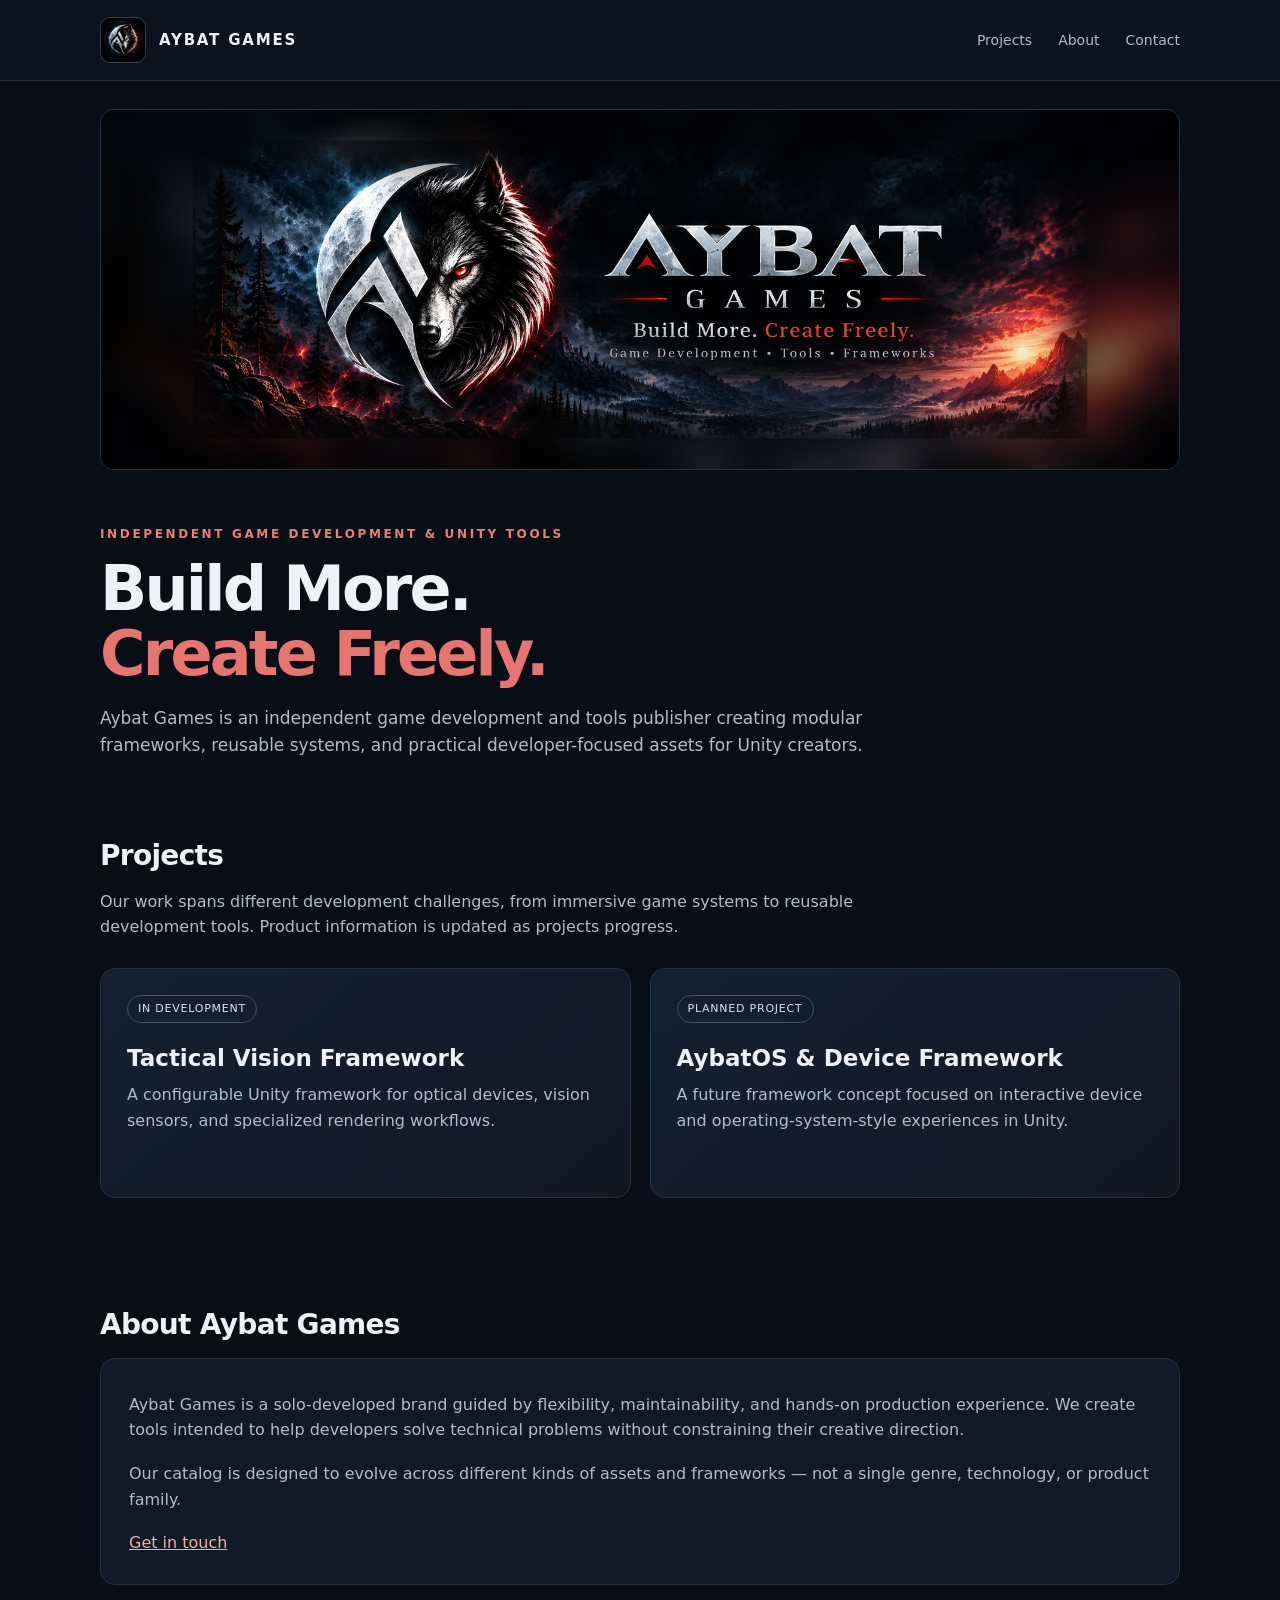
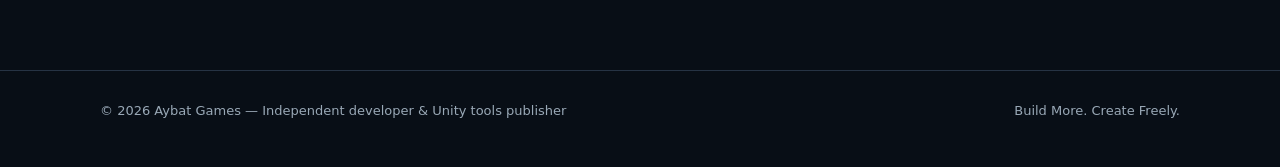
==== index.html @ f8393e6c "Add files via upload" ====
<!doctype html><html lang="en"><head><meta charset="utf-8"><meta name="viewport" content="width=device-width, initial-scale=1"><title>Aybat Games — Unity Tools & Frameworks</title><meta name="description" content="Independent game development, modular frameworks, and tools for Unity creators."><meta name="theme-color" content="#080e16"><link rel="icon" type="image/jpeg" href="./assets/aybat-icon.jpg"><link rel="stylesheet" href="./assets/style.css"></head><body><header class="top"><div class="wrap nav"><a class="brand" href="./index.html"><img src="./assets/aybat-icon.jpg" alt="Aybat Games wolf emblem"><span>AYBAT GAMES</span></a><nav class="navlinks" aria-label="Main navigation"><a href="./index.html#projects">Projects</a><a href="./index.html#about">About</a><a href="./contact.html">Contact</a></nav></div></header><main><div class="wrap hero"><img class="hero-img" src="./assets/aybat-banner.jpg" alt="Aybat Games brand banner featuring a wolf and crescent emblem"></div><section class="wrap lead"><div class="eyebrow">Independent game development &amp; Unity tools</div><h1>Build More.<br><span>Create Freely.</span></h1><p>Aybat Games is an independent game development and tools publisher creating modular frameworks, reusable systems, and practical developer-focused assets for Unity creators.</p></section><section class="wrap section" id="projects"><h2>Projects</h2><p class="intro">Our work spans different development challenges, from immersive game systems to reusable development tools. Product information is updated as projects progress.</p><div class="tiles"><article class="tile"><span class="flag">In development</span><h3>Tactical Vision Framework</h3><p>A configurable Unity framework for optical devices, vision sensors, and specialized rendering workflows.</p></article><article class="tile"><span class="flag">Planned project</span><h3>AybatOS &amp; Device Framework</h3><p>A future framework concept focused on interactive device and operating-system-style experiences in Unity.</p></article></div></section><section class="wrap section" id="about"><h2>About Aybat Games</h2><div class="panel"><p>Aybat Games is a solo-developed brand guided by flexibility, maintainability, and hands-on production experience. We create tools intended to help developers solve technical problems without constraining their creative direction.</p><p>Our catalog is designed to evolve across different kinds of assets and frameworks — not a single genre, technology, or product family.</p><a href="./contact.html">Get in touch</a></div></section></main><footer class="foot"><div class="wrap"><span>© 2026 Aybat Games — Independent developer &amp; Unity tools publisher</span><span>Build More. Create Freely.</span></div></footer></body></html>
---- assets/style.css ----
:root{color-scheme:dark;--bg:#080e16;--surface:#101a27;--stroke:#263344;--text:#eef2f7;--dim:#b0bdca;--red:#e85a55;--ice:#dce8f4}*{box-sizing:border-box}html{scroll-behavior:smooth}body{margin:0;background:var(--bg);color:var(--text);font-family:Inter,system-ui,-apple-system,BlinkMacSystemFont,"Segoe UI",sans-serif;line-height:1.6}a{color:inherit}a:hover{color:#f98b84}.wrap{width:min(1080px,calc(100% - 36px));margin-inline:auto}.top{border-bottom:1px solid var(--stroke);background:#0b131e}.nav{display:flex;align-items:center;justify-content:space-between;gap:16px;min-height:80px}.brand{display:inline-flex;align-items:center;gap:13px;font-weight:800;letter-spacing:.12em;font-size:15px;text-decoration:none}.brand img{width:46px;height:46px;object-fit:cover;border-radius:10px;border:1px solid #334052}.navlinks{display:flex;gap:26px;color:var(--dim);font-size:14px}.navlinks a{text-decoration:none}.hero{padding-top:28px}.hero-img{display:block;width:100%;height:auto;max-height:400px;object-fit:contain;background:#0d1420;border-radius:14px;border:1px solid var(--stroke)}.lead{padding:55px 0 35px}.eyebrow{color:#ed7d75;text-transform:uppercase;letter-spacing:.22em;font-size:12px;font-weight:700}.lead h1{font-size:clamp(35px,6vw,62px);letter-spacing:-.045em;line-height:1.05;margin:11px 0 19px}.lead h1 span{color:#e67570}.lead p{max-width:780px;font-size:17px;color:var(--dim);margin:0}.section{padding:40px 0 65px}.section h2{font-size:28px;letter-spacing:-.025em;margin:0 0 10px}.intro{color:var(--dim);margin:0 0 28px;max-width:790px}.tiles{display:grid;grid-template-columns:repeat(2,minmax(0,1fr));gap:19px}.tile{border:1px solid var(--stroke);background:linear-gradient(140deg,#142031 0%,#101824 100%);border-radius:15px;padding:26px;min-height:230px;display:flex;flex-direction:column}.flag{display:inline-block;border:1px solid #455164;border-radius:999px;color:#d8e2ed;font-size:11px;letter-spacing:.07em;text-transform:uppercase;padding:4px 10px;width:max-content}.tile h3{font-size:23px;line-height:1.2;margin:22px 0 10px}.tile p{color:var(--dim);margin:0}.panel{border:1px solid var(--stroke);border-radius:15px;padding:28px;background:#101a26}.panel p{margin:5px 0 18px;color:var(--dim)}.panel a{color:#f5ada7}.foot{margin-top:20px;border-top:1px solid var(--stroke);padding:30px 0 45px;color:#99a8b6;font-size:13px}.foot .wrap{display:flex;justify-content:space-between;gap:16px;flex-wrap:wrap}.content{padding:55px 0 85px}.content h1{font-size:clamp(34px,5vw,54px);margin:5px 0 8px}.content p{max-width:660px;color:var(--dim)}.button{display:inline-block;background:#e67871;color:#09121a!important;border-radius:9px;padding:12px 20px;text-decoration:none;font-weight:750;margin-top:7px}.small-note{font-size:13px;color:#b3bfcb}@media(max-width:720px){.tiles{grid-template-columns:1fr}.nav{min-height:72px}.navlinks{gap:16px}.brand{font-size:12px}.brand img{width:39px;height:39px}.lead{padding-top:38px}.section{padding:30px 0 40px}.hero{padding-top:16px}}
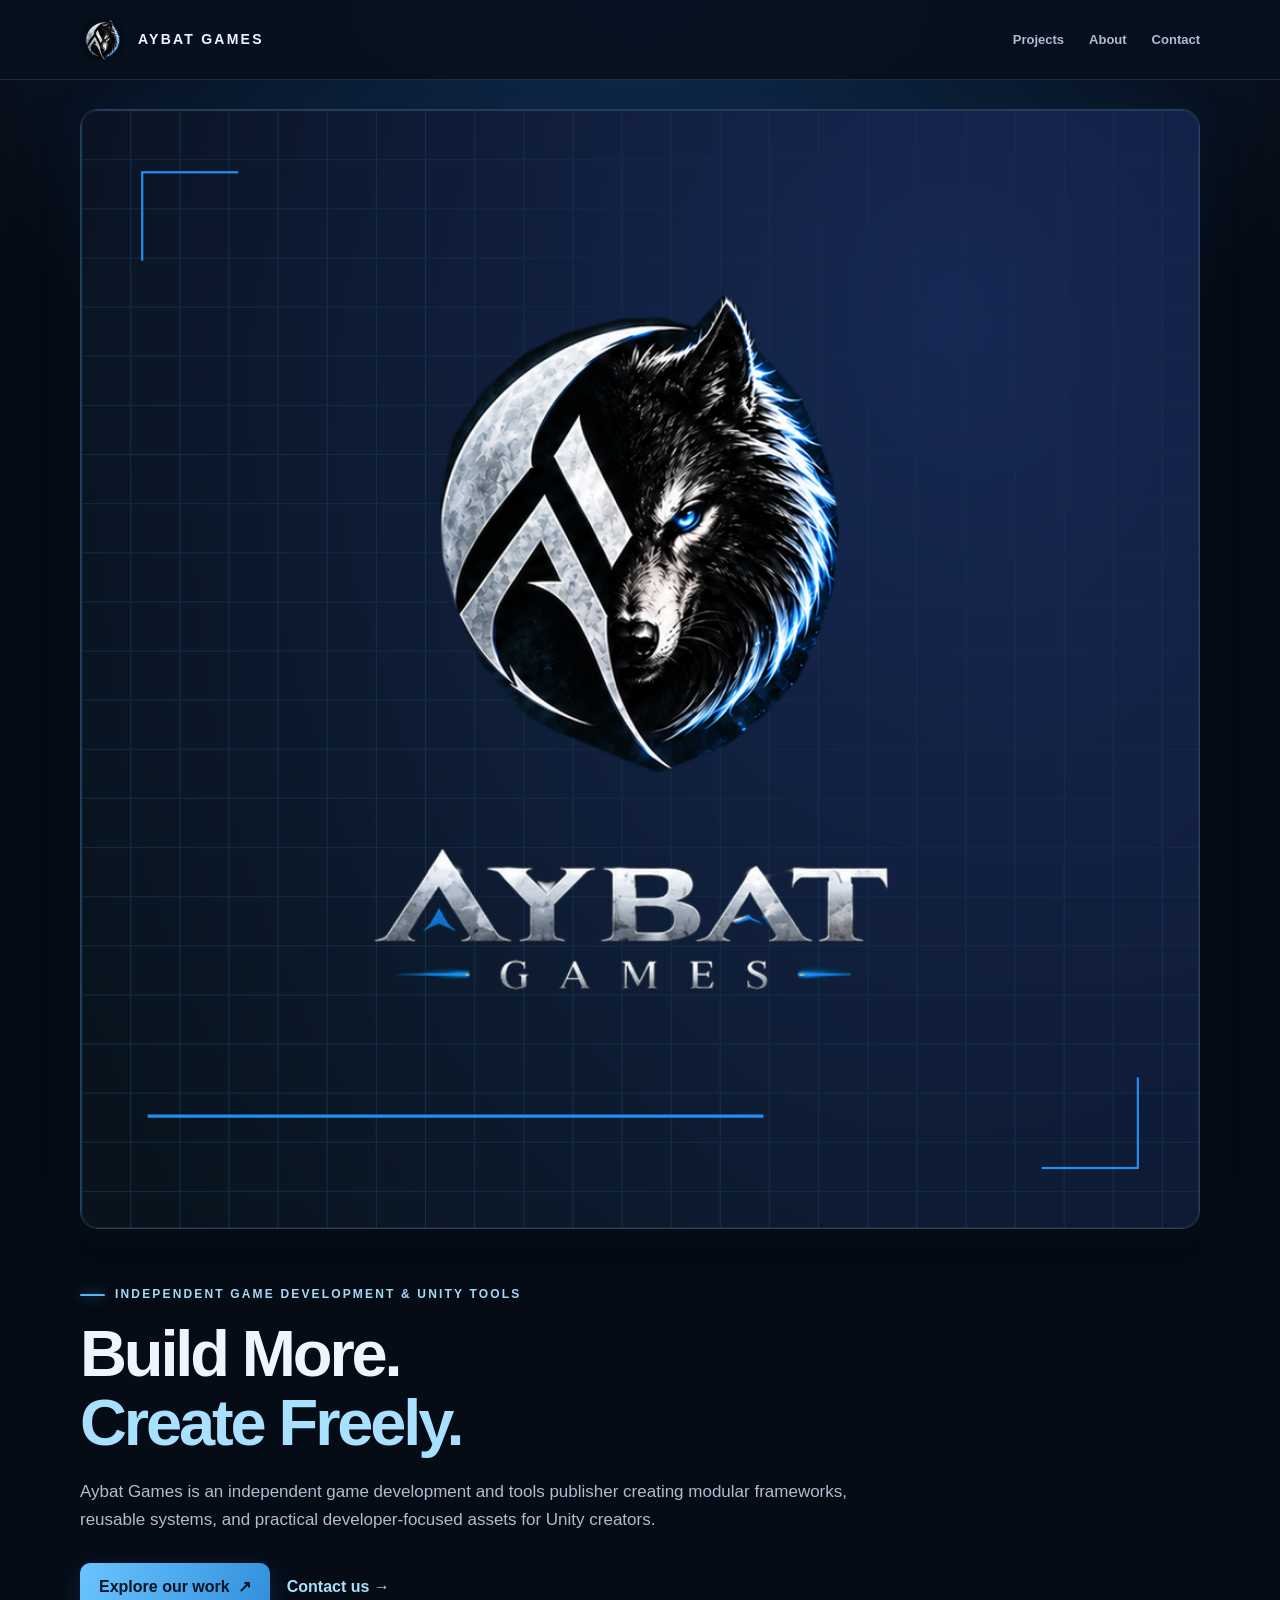
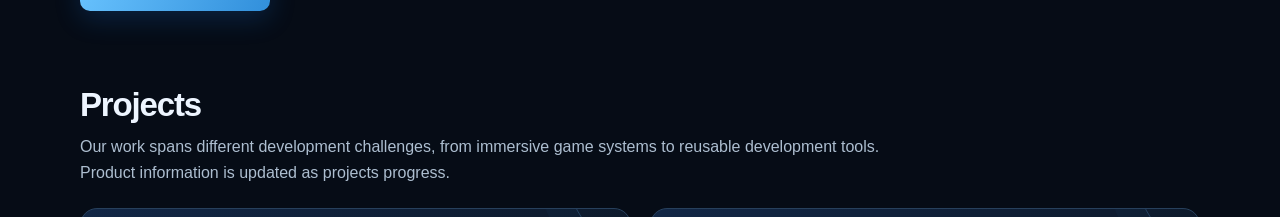
==== commit bbc8e601: "v2" ====
--- a/index.html
+++ b/index.html
@@ -1 +1,37 @@
-<!doctype html><html lang="en"><head><meta charset="utf-8"><meta name="viewport" content="width=device-width, initial-scale=1"><title>Aybat Games — Unity Tools & Frameworks</title><meta name="description" content="Independent game development, modular frameworks, and tools for Unity creators."><meta name="theme-color" content="#080e16"><link rel="icon" type="image/jpeg" href="./assets/aybat-icon.jpg"><link rel="stylesheet" href="./assets/style.css"></head><body><header class="top"><div class="wrap nav"><a class="brand" href="./index.html"><img src="./assets/aybat-icon.jpg" alt="Aybat Games wolf emblem"><span>AYBAT GAMES</span></a><nav class="navlinks" aria-label="Main navigation"><a href="./index.html#projects">Projects</a><a href="./index.html#about">About</a><a href="./contact.html">Contact</a></nav></div></header><main><div class="wrap hero"><img class="hero-img" src="./assets/aybat-banner.jpg" alt="Aybat Games brand banner featuring a wolf and crescent emblem"></div><section class="wrap lead"><div class="eyebrow">Independent game development &amp; Unity tools</div><h1>Build More.<br><span>Create Freely.</span></h1><p>Aybat Games is an independent game development and tools publisher creating modular frameworks, reusable systems, and practical developer-focused assets for Unity creators.</p></section><section class="wrap section" id="projects"><h2>Projects</h2><p class="intro">Our work spans different development challenges, from immersive game systems to reusable development tools. Product information is updated as projects progress.</p><div class="tiles"><article class="tile"><span class="flag">In development</span><h3>Tactical Vision Framework</h3><p>A configurable Unity framework for optical devices, vision sensors, and specialized rendering workflows.</p></article><article class="tile"><span class="flag">Planned project</span><h3>AybatOS &amp; Device Framework</h3><p>A future framework concept focused on interactive device and operating-system-style experiences in Unity.</p></article></div></section><section class="wrap section" id="about"><h2>About Aybat Games</h2><div class="panel"><p>Aybat Games is a solo-developed brand guided by flexibility, maintainability, and hands-on production experience. We create tools intended to help developers solve technical problems without constraining their creative direction.</p><p>Our catalog is designed to evolve across different kinds of assets and frameworks — not a single genre, technology, or product family.</p><a href="./contact.html">Get in touch</a></div></section></main><footer class="foot"><div class="wrap"><span>© 2026 Aybat Games — Independent developer &amp; Unity tools publisher</span><span>Build More. Create Freely.</span></div></footer></body></html>+<!doctype html>
+<html lang="en"><head>
+<meta charset="utf-8">
+<meta name="viewport" content="width=device-width, initial-scale=1">
+<meta name="theme-color" content="#071425">
+<title>Aybat Games — Game Development & Unity Tools</title>
+<meta name="description" content="Aybat Games is an independent game development and Unity tools publisher building modular frameworks and reusable systems.">
+<link rel="canonical" href="https://aybat-games.github.io/">
+<link rel="icon" type="image/png" sizes="32x32" href="./assets/aybat-favicon-32.png">
+<link rel="stylesheet" href="./assets/style.css?v=2">
+<meta property="og:type" content="website">
+<meta property="og:site_name" content="Aybat Games">
+<meta property="og:title" content="Aybat Games — Game Development & Unity Tools">
+<meta property="og:description" content="Aybat Games is an independent game development and Unity tools publisher building modular frameworks and reusable systems.">
+<meta property="og:image" content="https://aybat-games.github.io/assets/aybat-studio-hero-v2.jpg">
+</head><body><header class="top"><div class="wrap nav"><a class="brand" href="./index.html" aria-label="Aybat Games home"><img src="./assets/aybat-studio-avatar-v2.png" alt="" width="46" height="46"><span>AYBAT GAMES</span></a><nav class="navlinks" aria-label="Main navigation"><a href="./index.html#projects">Projects</a><a href="./index.html#about">About</a><a href="./contact.html">Contact</a></nav></div></header>
+<main>
+  <div class="wrap hero"><div class="hero-frame"><picture>
+    <source media="(max-width: 620px)" srcset="./assets/aybat-studio-mobile-v2.png">
+    <img class="hero-image" src="./assets/aybat-studio-hero-v2.jpg" alt="Aybat Games silver wolf and crescent emblem over a cool-blue mountain landscape" width="1920" height="620" fetchpriority="high">
+  </picture></div></div>
+  <section class="wrap lead"><div class="eyebrow">Independent Game Development &amp; Unity Tools</div>
+    <h1>Build More.<br><span>Create Freely.</span></h1>
+    <p>Aybat Games is an independent game development and tools publisher creating modular frameworks, reusable systems, and practical developer-focused assets for Unity creators.</p>
+    <div class="lead-actions"><a class="button" href="#projects">Explore our work <span aria-hidden="true">↗</span></a><a class="text-link" href="./contact.html">Contact us <span aria-hidden="true">→</span></a></div>
+  </section>
+  <section class="wrap section" id="projects"><div class="section-head"><div><h2>Projects</h2><p class="intro">Our work spans different development challenges, from immersive game systems to reusable development tools. Product information is updated as projects progress.</p></div></div>
+    <div class="tiles"><article class="tile"><span class="flag">In development</span><h3>Tactical Vision Framework</h3><p>A configurable Unity framework for optical devices, vision sensors, and specialized rendering workflows.</p></article>
+    <article class="tile"><span class="flag">Planned project</span><h3>AybatOS &amp; Device Framework</h3><p>A future framework concept focused on interactive device and operating-system-style experiences in Unity.</p></article></div>
+  </section>
+  <section class="wrap section" id="about"><h2>About Aybat Games</h2><div class="panel">
+    <p>Aybat Games is a solo-developed brand guided by flexibility, maintainability, and hands-on production experience. We create tools intended to help developers solve technical problems without constraining their creative direction.</p>
+    <p>Our catalog is designed to evolve across different kinds of assets and frameworks — not a single genre, technology, or product family.</p>
+    <a href="./contact.html">Get in touch <span aria-hidden="true">→</span></a>
+  </div></section>
+</main><footer class="foot"><div class="wrap"><span>© 2026 Aybat Games · Independent developer &amp; Unity tools publisher</span><span>Build More. Create Freely.</span></div></footer>
+</body></html>
--- a/assets/style.css
+++ b/assets/style.css
@@ -1,2 +1,126 @@
-
-:root{color-scheme:dark;--bg:#080e16;--surface:#101a27;--stroke:#263344;--text:#eef2f7;--dim:#b0bdca;--red:#e85a55;--ice:#dce8f4}*{box-sizing:border-box}html{scroll-behavior:smooth}body{margin:0;background:var(--bg);color:var(--text);font-family:Inter,system-ui,-apple-system,BlinkMacSystemFont,"Segoe UI",sans-serif;line-height:1.6}a{color:inherit}a:hover{color:#f98b84}.wrap{width:min(1080px,calc(100% - 36px));margin-inline:auto}.top{border-bottom:1px solid var(--stroke);background:#0b131e}.nav{display:flex;align-items:center;justify-content:space-between;gap:16px;min-height:80px}.brand{display:inline-flex;align-items:center;gap:13px;font-weight:800;letter-spacing:.12em;font-size:15px;text-decoration:none}.brand img{width:46px;height:46px;object-fit:cover;border-radius:10px;border:1px solid #334052}.navlinks{display:flex;gap:26px;color:var(--dim);font-size:14px}.navlinks a{text-decoration:none}.hero{padding-top:28px}.hero-img{display:block;width:100%;height:auto;max-height:400px;object-fit:contain;background:#0d1420;border-radius:14px;border:1px solid var(--stroke)}.lead{padding:55px 0 35px}.eyebrow{color:#ed7d75;text-transform:uppercase;letter-spacing:.22em;font-size:12px;font-weight:700}.lead h1{font-size:clamp(35px,6vw,62px);letter-spacing:-.045em;line-height:1.05;margin:11px 0 19px}.lead h1 span{color:#e67570}.lead p{max-width:780px;font-size:17px;color:var(--dim);margin:0}.section{padding:40px 0 65px}.section h2{font-size:28px;letter-spacing:-.025em;margin:0 0 10px}.intro{color:var(--dim);margin:0 0 28px;max-width:790px}.tiles{display:grid;grid-template-columns:repeat(2,minmax(0,1fr));gap:19px}.tile{border:1px solid var(--stroke);background:linear-gradient(140deg,#142031 0%,#101824 100%);border-radius:15px;padding:26px;min-height:230px;display:flex;flex-direction:column}.flag{display:inline-block;border:1px solid #455164;border-radius:999px;color:#d8e2ed;font-size:11px;letter-spacing:.07em;text-transform:uppercase;padding:4px 10px;width:max-content}.tile h3{font-size:23px;line-height:1.2;margin:22px 0 10px}.tile p{color:var(--dim);margin:0}.panel{border:1px solid var(--stroke);border-radius:15px;padding:28px;background:#101a26}.panel p{margin:5px 0 18px;color:var(--dim)}.panel a{color:#f5ada7}.foot{margin-top:20px;border-top:1px solid var(--stroke);padding:30px 0 45px;color:#99a8b6;font-size:13px}.foot .wrap{display:flex;justify-content:space-between;gap:16px;flex-wrap:wrap}.content{padding:55px 0 85px}.content h1{font-size:clamp(34px,5vw,54px);margin:5px 0 8px}.content p{max-width:660px;color:var(--dim)}.button{display:inline-block;background:#e67871;color:#09121a!important;border-radius:9px;padding:12px 20px;text-decoration:none;font-weight:750;margin-top:7px}.small-note{font-size:13px;color:#b3bfcb}@media(max-width:720px){.tiles{grid-template-columns:1fr}.nav{min-height:72px}.navlinks{gap:16px}.brand{font-size:12px}.brand img{width:39px;height:39px}.lead{padding-top:38px}.section{padding:30px 0 40px}.hero{padding-top:16px}}
+:root {
+  color-scheme: dark;
+  --bg: #060c16;
+  --bg-raised: #0a1525;
+  --surface: #101d30;
+  --surface-hover: #142640;
+  --stroke: #27405c;
+  --stroke-soft: rgba(109, 175, 245, .19);
+  --text: #edf5ff;
+  --dim: #adbed0;
+  --accent: #54baff;
+  --accent-light: #a9dfff;
+  --blue-deep: #1d79c6;
+  --silver: #d8e5f1;
+}
+* { box-sizing: border-box; }
+html { scroll-behavior: smooth; }
+body {
+  margin: 0;
+  min-width: 320px;
+  color: var(--text);
+  background: radial-gradient(ellipse 65% 540px at 50% 0%, #102c50 0%, transparent 87%), var(--bg);
+  font-family: Inter, ui-sans-serif, -apple-system, BlinkMacSystemFont, 'Segoe UI', sans-serif;
+  line-height: 1.64;
+  -webkit-font-smoothing: antialiased;
+}
+a { color: var(--accent-light); }
+a:hover { color: #d8f1ff; }
+a:focus-visible, button:focus-visible { outline: 2px solid var(--accent-light); outline-offset: 4px; }
+.wrap { width: min(1120px, calc(100% - 42px)); margin-inline: auto; }
+.top {
+  position: sticky; top: 0; z-index: 10;
+  background: rgba(7, 16, 29, .91);
+  border-bottom: 1px solid var(--stroke-soft);
+  backdrop-filter: blur(14px);
+}
+.nav { min-height: 79px; display: flex; align-items: center; justify-content: space-between; gap: 18px; }
+.brand { display: inline-flex; align-items: center; gap: 12px; text-decoration: none; color: var(--text); }
+.brand img { display: block; width: 46px; height: 46px; border-radius: 50%; object-fit: cover; }
+.brand span { letter-spacing: .16em; font-weight: 800; font-size: 14px; white-space: nowrap; }
+.navlinks { display: flex; align-items: center; gap: 25px; font-size: 13px; font-weight: 600; }
+.navlinks a { color: var(--dim); text-decoration: none; padding-block: 9px; transition: color .2s; }
+.navlinks a:hover, .navlinks a[aria-current=page] { color: var(--accent-light); }
+.hero { padding-top: 29px; }
+.hero-frame {
+  overflow: hidden; position: relative; border-radius: 18px;
+  border: 1px solid var(--stroke);
+  background: #061120;
+  box-shadow: 0 23px 65px rgba(0,0,0,.33), 0 0 50px rgba(41,130,219,.08);
+}
+.hero-frame::after { content: ''; display: block; pointer-events: none; position: absolute; inset: 0; box-shadow: inset 0 0 0 1px rgba(188,220,255,.08); border-radius: inherit; }
+.hero-image { width: 100%; height: auto; display: block; }
+.lead { padding: 49px 0 42px; }
+.eyebrow { display: inline-flex; align-items: center; gap: 10px; font-weight: 750; font-size: 12px; text-transform: uppercase; letter-spacing: .18em; color: var(--accent-light); }
+.eyebrow::before { content: ''; width: 25px; height: 2px; border-radius: 2px; background: var(--accent); box-shadow: 0 0 12px rgba(81,182,255,.65); }
+h1,h2,h3 { text-wrap: balance; }
+.lead h1 { margin: 14px 0 20px; font-size: clamp(36px, 6.2vw, 65px); line-height: 1.07; letter-spacing: -.048em; }
+.lead h1 span { color: var(--accent-light); }
+.lead p { color: var(--dim); font-size: 17px; max-width: 770px; margin: 0; }
+.lead-actions { margin-top: 29px; display:flex; align-items:center; flex-wrap:wrap; gap: 13px; }
+.button {
+  display: inline-flex; align-items: center; justify-content: center; gap: 8px;
+  padding: 11px 19px; border-radius: 10px; text-decoration: none; font-weight: 760;
+  background: linear-gradient(112deg, #6ac4ff 0%, #318fdb 100%);
+  color: #061526 !important; box-shadow: 0 8px 26px rgba(19, 106, 200, .24);
+  transition: filter .2s, transform .2s;
+}
+.button:hover { filter: brightness(1.13); transform: translateY(-1px); }
+.text-link { text-decoration: none; font-weight: 700; padding: 8px 4px; }
+.section { padding: 32px 0 66px; }
+.section-head { display: flex; align-items: end; justify-content: space-between; gap: 16px; margin-bottom: 22px; }
+.section h2 { font-size: clamp(26px, 3vw, 33px); line-height: 1.2; letter-spacing: -.035em; margin: 0 0 9px; }
+.intro { color: var(--dim); margin: 0; max-width: 810px; }
+.tiles { display: grid; grid-template-columns: repeat(2, minmax(0, 1fr)); gap: 19px; }
+.tile {
+  background: linear-gradient(150deg, #122746, #0d192a 60%, #101b2c);
+  border: 1px solid var(--stroke);
+  border-radius: 17px; padding: 29px;
+  min-height: 253px;
+  display: flex; flex-direction: column;
+  position: relative; overflow: hidden;
+}
+.tile::after { content: ''; position:absolute; width:150px; height:150px; right:-90px; top:-110px; border:1px solid rgba(100,185,252,.25); border-radius:50%; box-shadow:0 0 0 28px rgba(49,137,216,.035); pointer-events:none; }
+.tile:hover { border-color: #4386bd; background: linear-gradient(150deg, #163054, #101d32); }
+.flag { align-self:start; border: 1px solid rgba(99,177,250,.45); background: rgba(36,99,167,.15); border-radius: 999px; color: #b9e3ff; letter-spacing: .08em; text-transform: uppercase; font-size: 10px; font-weight: 750; padding: 5px 11px; }
+.tile h3 { font-size: 25px; letter-spacing: -.025em; line-height: 1.19; margin: 24px 0 12px; }
+.tile p { color: var(--dim); margin: 0; }
+.panel { border:1px solid var(--stroke); background: linear-gradient(130deg,#10233c,#0d1929 70%); border-radius:17px; padding:31px; }
+.panel p { color: var(--dim); margin: 0 0 15px; }
+.panel p:last-child { margin-bottom: 0; }
+.panel a { font-weight:700; }
+.foot { border-top:1px solid var(--stroke-soft); margin-top: 8px; padding:31px 0 42px; color: #a6b8c9; font-size: 12px; }
+.foot .wrap { display:flex; justify-content:space-between; gap:14px; flex-wrap:wrap; }
+.content { padding: 72px 0 90px; min-height: 65vh; }
+.content h1 { font-size:clamp(35px,6vw,60px); line-height:1.1; letter-spacing:-.04em; margin:14px 0 16px; }
+.content > p { color:var(--dim); max-width:720px; font-size:17px; margin-bottom:30px; }
+.content .panel { max-width:760px; }
+.content .panel h2 { margin:0 0 14px; font-size:25px; }
+.content .panel .button { margin-top: 8px; }
+.small-note { font-size:13px !important; margin-top:24px; color:#a9bacc !important; }
+@media (max-width:720px) {
+  .wrap { width: min(100% - 30px, 1120px); }
+  .nav { min-height: 70px; gap: 12px; }
+  .brand { gap: 8px; }
+  .brand img { width: 39px; height: 39px; }
+  .brand span { letter-spacing: .075em; font-size: 12px; }
+  .navlinks { gap: 13px; font-size: 12px; }
+  .navlinks a { padding-block: 7px; }
+  .hero { padding-top: 17px; }
+  .hero-frame { max-width: 560px; margin-inline:auto; border-radius:14px; }
+  .lead { padding: 37px 0 29px; }
+  .lead p { font-size: 15px; }
+  .section { padding: 28px 0 42px; }
+  .tiles { grid-template-columns:1fr; }
+  .tile { min-height: 205px; padding:24px; }
+  .content { padding:54px 0 60px; }
+  .panel { padding:24px; }
+}
+@media (max-width:390px) {
+  .brand span { font-size:11px; letter-spacing: .045em; }
+  .navlinks { gap: 9px; }
+}
+@media (prefers-reduced-motion: reduce) {
+  html { scroll-behavior:auto; }
+  .button { transition:none; }
+}
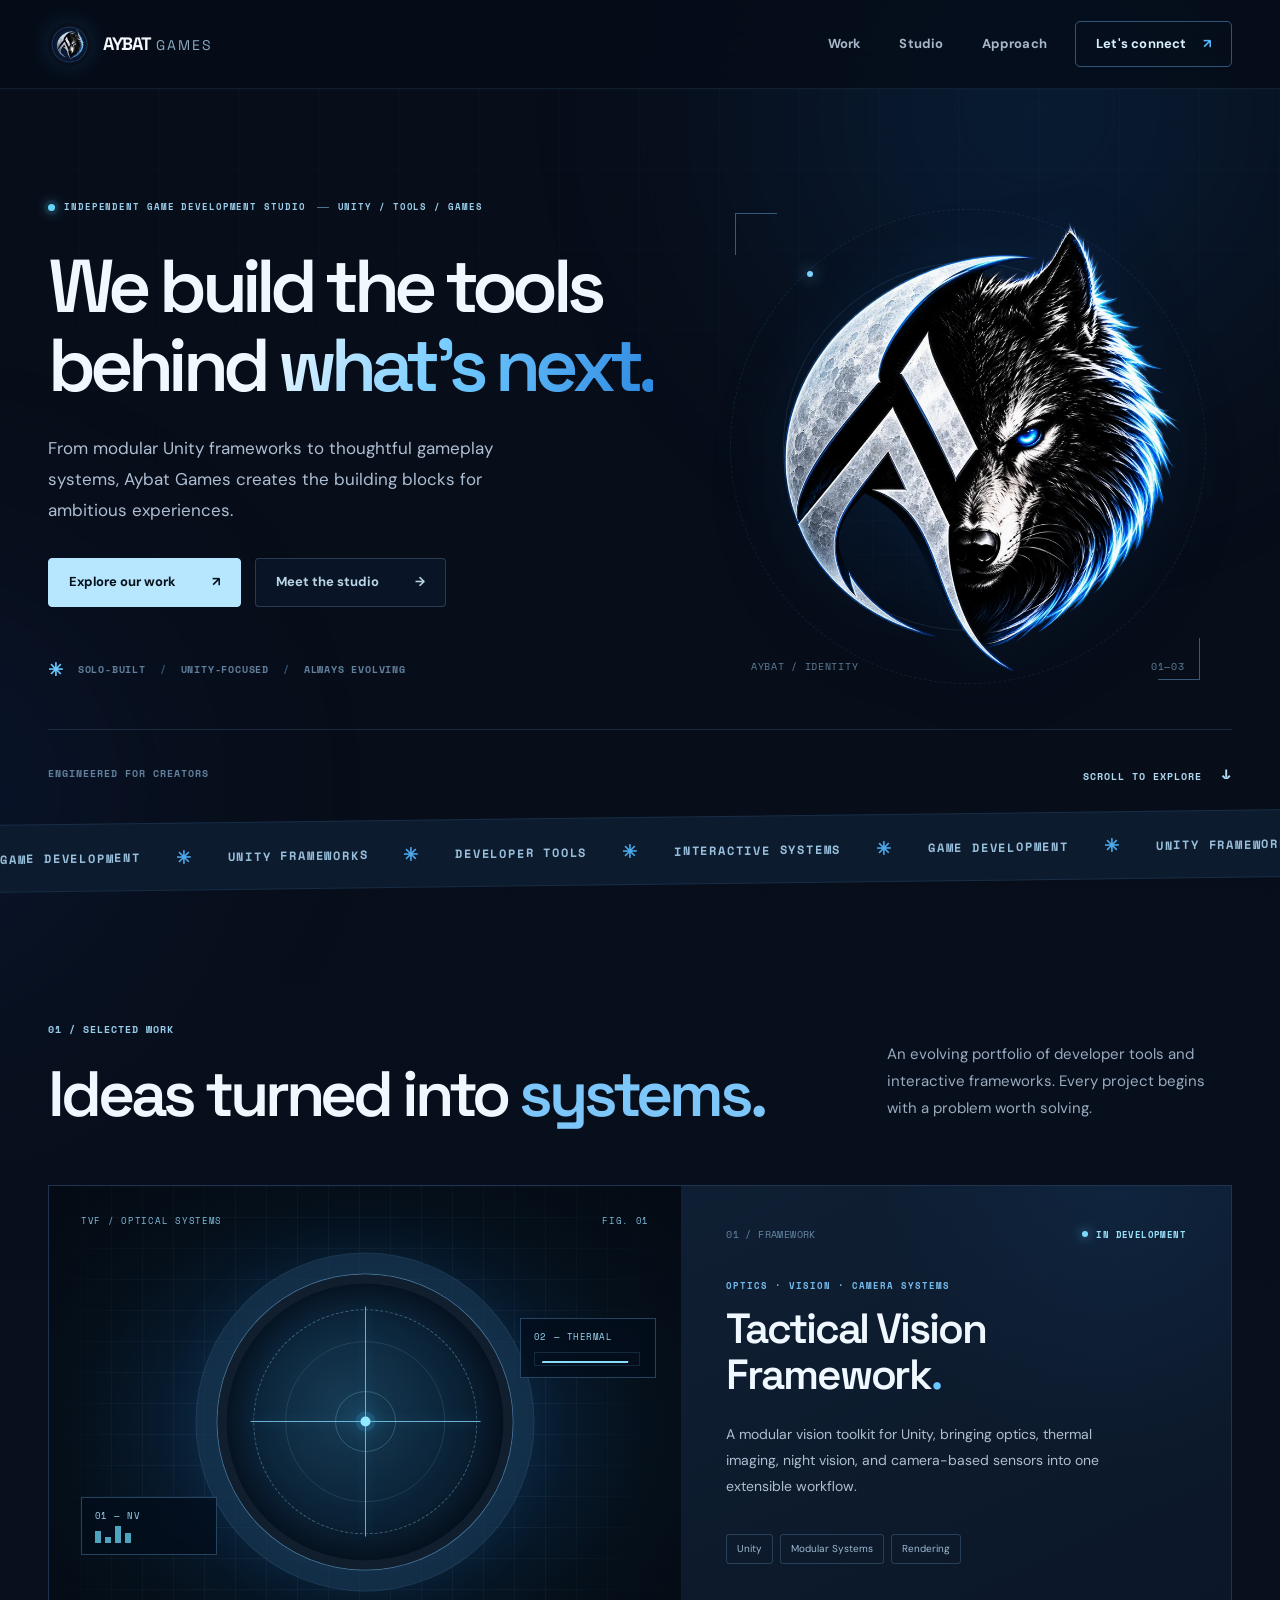
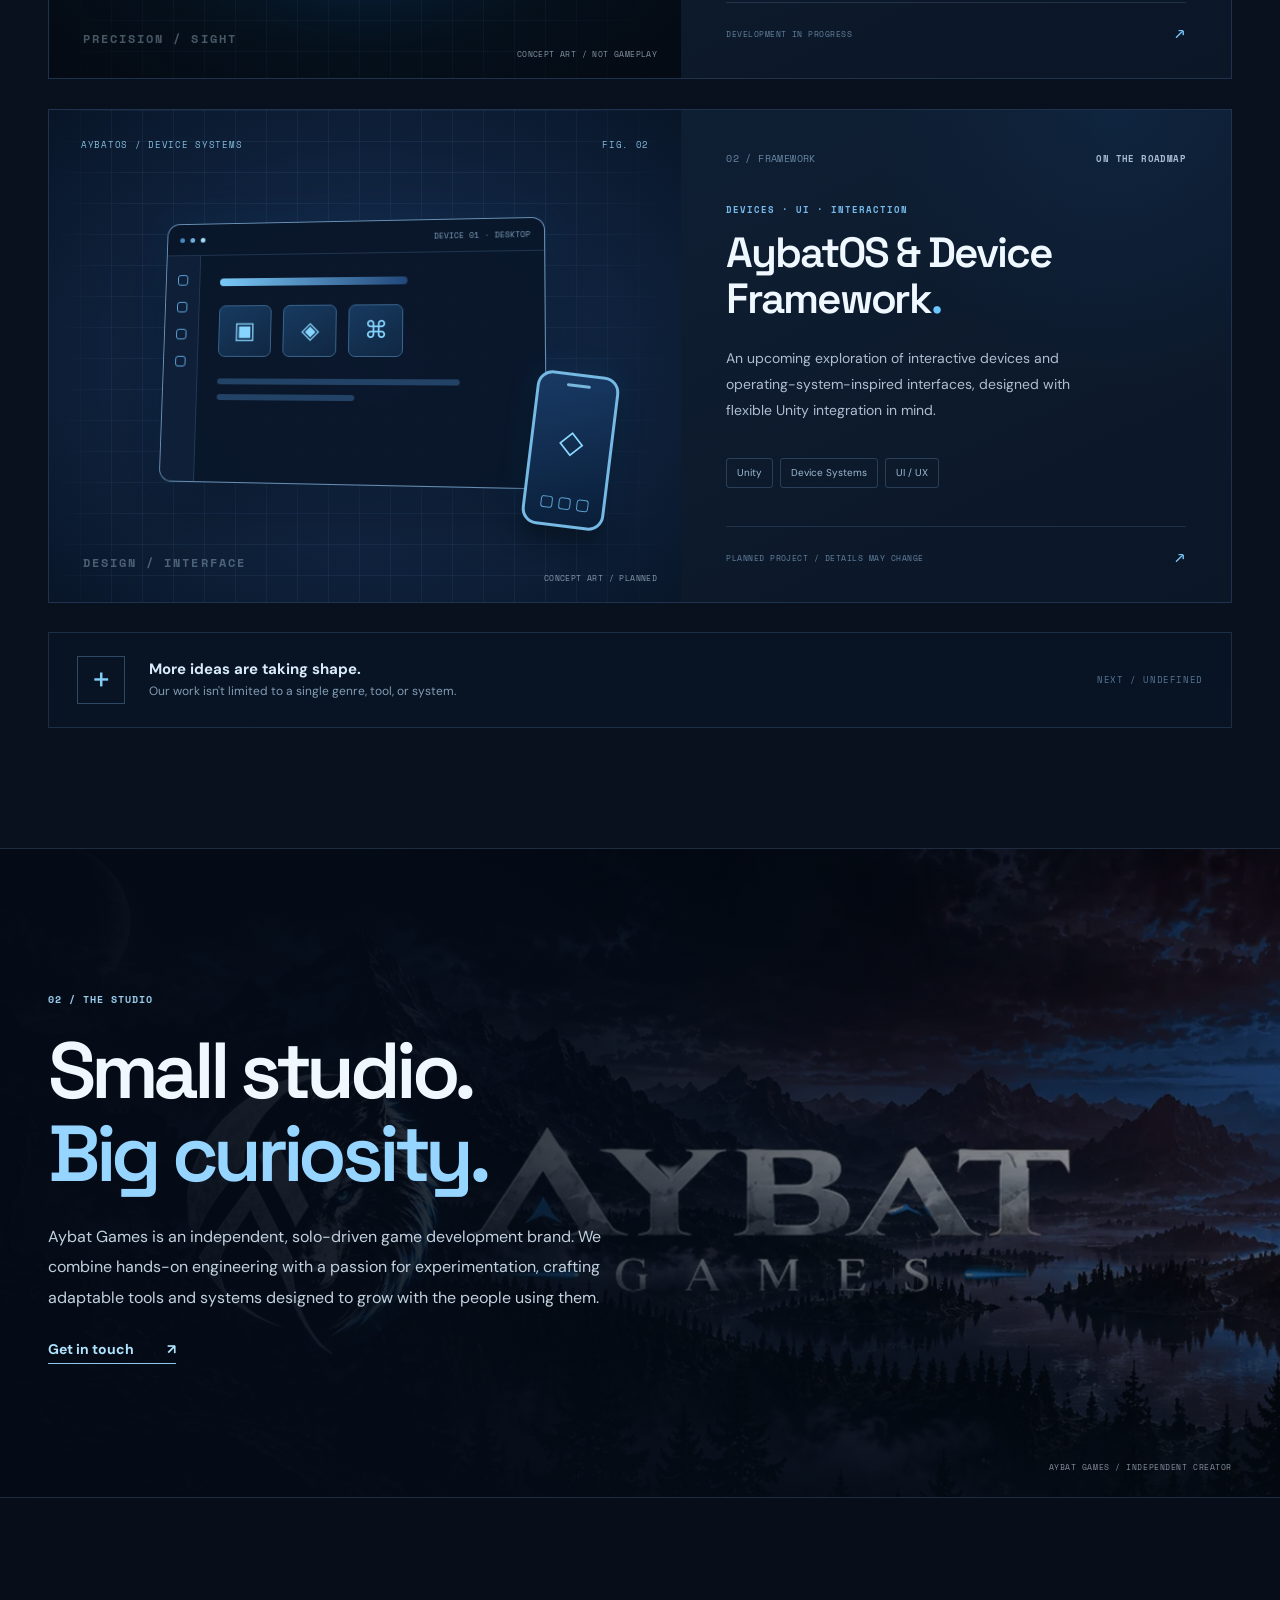
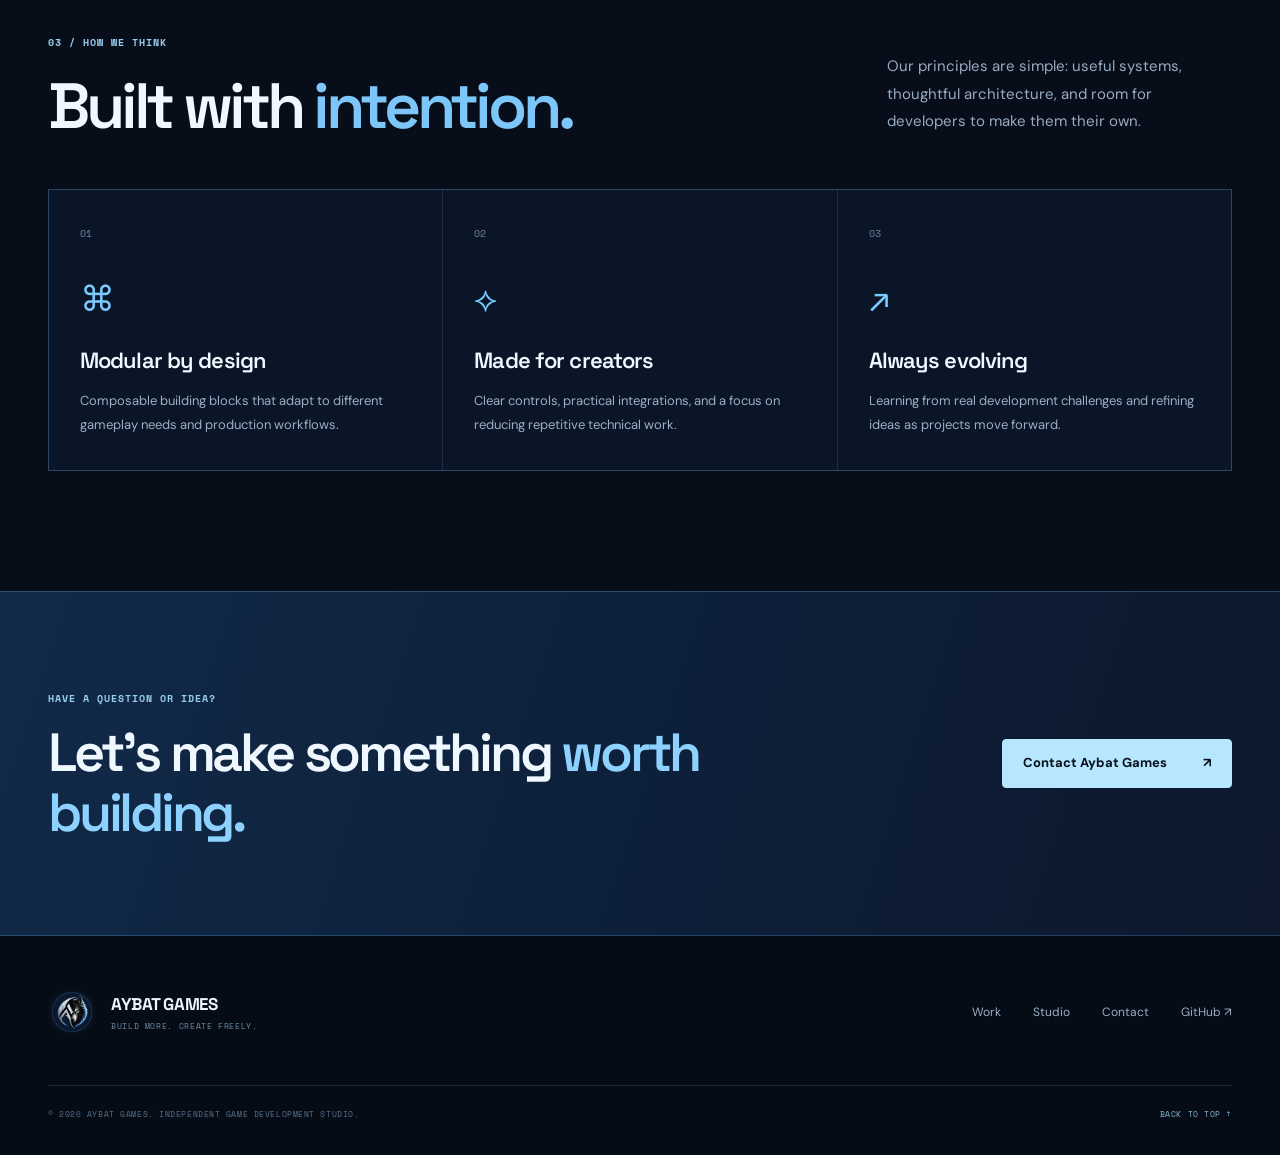
==== commit a1d01564: "Add robots.txt and sitemap.xml for better SEO and indexing" ====
--- a/index.html
+++ b/index.html
@@ -1,37 +1,130 @@
 <!doctype html>
-<html lang="en"><head>
-<meta charset="utf-8">
-<meta name="viewport" content="width=device-width, initial-scale=1">
-<meta name="theme-color" content="#071425">
-<title>Aybat Games — Game Development & Unity Tools</title>
-<meta name="description" content="Aybat Games is an independent game development and Unity tools publisher building modular frameworks and reusable systems.">
-<link rel="canonical" href="https://aybat-games.github.io/">
-<link rel="icon" type="image/png" sizes="32x32" href="./assets/aybat-favicon-32.png">
-<link rel="stylesheet" href="./assets/style.css?v=2">
-<meta property="og:type" content="website">
-<meta property="og:site_name" content="Aybat Games">
-<meta property="og:title" content="Aybat Games — Game Development & Unity Tools">
-<meta property="og:description" content="Aybat Games is an independent game development and Unity tools publisher building modular frameworks and reusable systems.">
-<meta property="og:image" content="https://aybat-games.github.io/assets/aybat-studio-hero-v2.jpg">
-</head><body><header class="top"><div class="wrap nav"><a class="brand" href="./index.html" aria-label="Aybat Games home"><img src="./assets/aybat-studio-avatar-v2.png" alt="" width="46" height="46"><span>AYBAT GAMES</span></a><nav class="navlinks" aria-label="Main navigation"><a href="./index.html#projects">Projects</a><a href="./index.html#about">About</a><a href="./contact.html">Contact</a></nav></div></header>
-<main>
-  <div class="wrap hero"><div class="hero-frame"><picture>
-    <source media="(max-width: 620px)" srcset="./assets/aybat-studio-mobile-v2.png">
-    <img class="hero-image" src="./assets/aybat-studio-hero-v2.jpg" alt="Aybat Games silver wolf and crescent emblem over a cool-blue mountain landscape" width="1920" height="620" fetchpriority="high">
-  </picture></div></div>
-  <section class="wrap lead"><div class="eyebrow">Independent Game Development &amp; Unity Tools</div>
-    <h1>Build More.<br><span>Create Freely.</span></h1>
-    <p>Aybat Games is an independent game development and tools publisher creating modular frameworks, reusable systems, and practical developer-focused assets for Unity creators.</p>
-    <div class="lead-actions"><a class="button" href="#projects">Explore our work <span aria-hidden="true">↗</span></a><a class="text-link" href="./contact.html">Contact us <span aria-hidden="true">→</span></a></div>
+<html lang="en">
+<head>
+  <meta charset="utf-8">
+  <meta name="viewport" content="width=device-width, initial-scale=1">
+  <meta name="theme-color" content="#070d19">
+  <meta name="description" content="Aybat Games is an independent game development studio creating Unity tools, modular frameworks, and reusable systems.">
+  <link rel="canonical" href="https://aybat-games.github.io/">
+  <link rel="icon" href="./assets/favicon-32.png" type="image/png" sizes="32x32">
+  <meta property="og:type" content="website"><meta property="og:site_name" content="Aybat Games">
+  <meta property="og:title" content="Aybat Games — Build More. Create Freely.">
+  <meta property="og:description" content="Independent game development. Thoughtful tools. New possibilities.">
+  <meta property="og:image" content="https://aybat-games.github.io/assets/studio-landscape.webp">
+  <title>Aybat Games — Independent Game Development Studio</title>
+  <link rel="preconnect" href="https://fonts.googleapis.com">
+  <link rel="preconnect" href="https://fonts.gstatic.com" crossorigin>
+  <link href="https://fonts.googleapis.com/css2?family=DM+Sans:wght@400;500;600;700&family=Space+Grotesk:wght@400;500;600;700&family=Space+Mono:wght@400;700&display=swap" rel="stylesheet">
+  <link rel="stylesheet" href="./assets/style.css?v=3">
+  <script defer src="./assets/main.js?v=3"></script>
+<noscript><style>@media(max-width:800px){.mobile-nav[hidden]{display:grid!important;position:static}.menu-toggle{display:none!important}}</style></noscript></head>
+<body>
+<a class="skip-link" href="#main">Skip to content</a>
+<div class="ambient-background" aria-hidden="true"><span class="ambient ambient-a"></span><span class="ambient ambient-b"></span></div>
+<header class="site-header" id="siteHeader">
+  <div class="container nav-bar">
+    <a class="brand-link" href="#top" aria-label="Aybat Games, home">
+      <img src="./assets/aybat-avatar.webp" width="42" height="42" alt="">
+      <span class="brand-wordmark">AYBAT<span>GAMES</span></span>
+    </a>
+    <nav class="desktop-nav" aria-label="Main navigation">
+      <a href="#work" data-nav="work">Work</a><a href="#studio" data-nav="studio">Studio</a><a href="#principles" data-nav="principles">Approach</a>
+    </nav>
+    <a class="nav-contact" href="./contact.html">Let's connect <span aria-hidden="true">↗</span></a>
+    <button class="menu-toggle" type="button" aria-controls="mobileNav" aria-expanded="false" aria-label="Open menu"><span></span><span></span></button>
+  </div>
+  <nav class="mobile-nav" id="mobileNav" aria-label="Mobile navigation" hidden>
+    <a href="#work">Projects</a><a href="#studio">The studio</a><a href="#principles">Approach</a><a href="./contact.html">Contact ↗</a>
+  </nav>
+</header>
+<main id="main">
+  <section class="hero-section" id="top" aria-labelledby="hero-title">
+    <div class="hero-noise" aria-hidden="true"></div>
+    <div class="container hero-grid">
+      <div class="hero-content">
+        <div class="eyebrow hero-eyebrow"><span class="signal-dot"></span> INDEPENDENT GAME DEVELOPMENT STUDIO <span class="eyebrow-rule"></span> UNITY / TOOLS / GAMES</div>
+        <h1 id="hero-title">We build the tools<br>behind <em>what's next.</em></h1>
+        <p class="hero-lede">From modular Unity frameworks to thoughtful gameplay systems, Aybat Games creates the building blocks for ambitious experiences.</p>
+        <div class="hero-actions">
+          <a class="button button-primary" href="#work">Explore our work <span class="arrow" aria-hidden="true">↗</span></a>
+          <a class="button button-ghost" href="#studio">Meet the studio <span aria-hidden="true">→</span></a>
+        </div>
+        <div class="hero-fineprint"><span class="crosshair-mini" aria-hidden="true">✳</span> SOLO-BUILT <span class="separator">/</span> UNITY-FOCUSED <span class="separator">/</span> ALWAYS EVOLVING</div>
+      </div>
+      <div class="hero-art" aria-label="Aybat Games official silver-and-blue wolf crescent emblem">
+        <div class="art-orbit art-orbit-one" aria-hidden="true"></div><div class="art-orbit art-orbit-two" aria-hidden="true"></div>
+        <div class="art-blueprint" aria-hidden="true"></div>
+        <div class="art-halo" aria-hidden="true"></div>
+        <img class="hero-emblem" src="./assets/aybat-emblem.webp" alt="Aybat Games wolf and crescent brand emblem" width="820" height="820" fetchpriority="high">
+        <div class="art-corner corner-tl" aria-hidden="true"></div><div class="art-corner corner-br" aria-hidden="true"></div>
+        <div class="art-caption"><span>AYBAT / IDENTITY</span><span>01—03</span></div>
+      </div>
+    </div>
+    <div class="container hero-bottom"><span>ENGINEERED FOR CREATORS</span><span class="hero-scroll">SCROLL TO EXPLORE <span aria-hidden="true">↓</span></span></div>
   </section>
-  <section class="wrap section" id="projects"><div class="section-head"><div><h2>Projects</h2><p class="intro">Our work spans different development challenges, from immersive game systems to reusable development tools. Product information is updated as projects progress.</p></div></div>
-    <div class="tiles"><article class="tile"><span class="flag">In development</span><h3>Tactical Vision Framework</h3><p>A configurable Unity framework for optical devices, vision sensors, and specialized rendering workflows.</p></article>
-    <article class="tile"><span class="flag">Planned project</span><h3>AybatOS &amp; Device Framework</h3><p>A future framework concept focused on interactive device and operating-system-style experiences in Unity.</p></article></div>
+  <div class="discipline-band" aria-label="Our creative disciplines"><div class="band-track">
+    <span>GAME DEVELOPMENT</span><i>✳</i><span>UNITY FRAMEWORKS</span><i>✳</i><span>DEVELOPER TOOLS</span><i>✳</i><span>INTERACTIVE SYSTEMS</span><i>✳</i>
+    <span aria-hidden="true">GAME DEVELOPMENT</span><i aria-hidden="true">✳</i><span aria-hidden="true">UNITY FRAMEWORKS</span><i aria-hidden="true">✳</i><span aria-hidden="true">DEVELOPER TOOLS</span><i aria-hidden="true">✳</i><span aria-hidden="true">INTERACTIVE SYSTEMS</span><i aria-hidden="true">✳</i>
+  </div></div>
+  <section class="section work-section" id="work" aria-labelledby="work-heading">
+    <div class="container">
+      <div class="section-head reveal">
+        <div><span class="eyebrow section-index">01 / SELECTED WORK</span><h2 id="work-heading">Ideas turned into <span>systems.</span></h2></div>
+        <p>An evolving portfolio of developer tools and interactive frameworks. Every project begins with a problem worth solving.</p>
+      </div>
+      <div class="project-list">
+        <article class="project-card project-active reveal" id="tactical-vision">
+          <div class="project-visual visual-optic" role="img" aria-label="Stylized conceptual illustration of an optic reticle and vision sensor interfaces; not an in-game screenshot">
+            <div class="visual-grid"></div>
+            <div class="visual-top"><span>TVF / OPTICAL SYSTEMS</span><span>FIG. 01</span></div>
+            <div class="optic-core"><span class="optic-outline optic-outline-outer"></span><span class="optic-outline optic-outline-mid"></span><span class="optic-outline optic-outline-inner"></span><span class="optic-sight-h"></span><span class="optic-sight-v"></span><span class="optic-dot"></span></div>
+            <div class="sensor-console sensor-console-one"><span>01 — NV</span><div class="bar-graph"><i></i><i></i><i></i><i></i></div></div>
+            <div class="sensor-console sensor-console-two"><span>02 — THERMAL</span><div class="signal-wave"></div></div>
+            <span class="visual-watermark">PRECISION / SIGHT</span>
+            <span class="concept-note">CONCEPT ART / NOT GAMEPLAY</span>
+          </div>
+          <div class="project-detail">
+            <div class="project-topline"><span class="project-number">01 / FRAMEWORK</span><span class="status status-active"><span></span> IN DEVELOPMENT</span></div>
+            <div><p class="project-category">OPTICS · VISION · CAMERA SYSTEMS</p><h3>Tactical Vision<br>Framework<span class="project-period">.</span></h3><p class="project-copy">A modular vision toolkit for Unity, bringing optics, thermal imaging, night vision, and camera-based sensors into one extensible workflow.</p></div>
+            <div class="tag-list"><span>Unity</span><span>Modular Systems</span><span>Rendering</span></div>
+            <div class="project-bottom"><span>DEVELOPMENT IN PROGRESS</span><span aria-hidden="true">↗</span></div>
+          </div>
+        </article>
+        <article class="project-card project-planned reveal" id="aybatos">
+          <div class="project-visual visual-device" role="img" aria-label="Stylized conceptual interface art representing a future device and OS framework; not a product screenshot">
+            <div class="visual-grid"></div>
+            <div class="visual-top"><span>AYBATOS / DEVICE SYSTEMS</span><span>FIG. 02</span></div>
+            <div class="mock-desktop"><div class="mock-topbar"><b></b><b></b><b></b><span>DEVICE 01 · DESKTOP</span></div><div class="mock-window"><div class="mock-sidebar"><i></i><i></i><i></i><i></i></div><div class="mock-main"><span class="mock-title-line"></span><div class="mock-tiles"><span class="tile-square">▣</span><span class="tile-square">◈</span><span class="tile-square">⌘</span></div><div class="mock-data-line"></div><div class="mock-data-line short"></div></div></div></div>
+            <div class="mock-phone"><span></span><b>◇</b><div><i></i><i></i><i></i></div></div>
+            <span class="visual-watermark">DESIGN / INTERFACE</span>
+            <span class="concept-note">CONCEPT ART / PLANNED</span>
+          </div>
+          <div class="project-detail">
+            <div class="project-topline"><span class="project-number">02 / FRAMEWORK</span><span class="status status-planned">ON THE ROADMAP</span></div>
+            <div><p class="project-category">DEVICES · UI · INTERACTION</p><h3>AybatOS &amp; Device<br>Framework<span class="project-period">.</span></h3><p class="project-copy">An upcoming exploration of interactive devices and operating-system-inspired interfaces, designed with flexible Unity integration in mind.</p></div>
+            <div class="tag-list"><span>Unity</span><span>Device Systems</span><span>UI / UX</span></div>
+            <div class="project-bottom"><span>PLANNED PROJECT / DETAILS MAY CHANGE</span><span aria-hidden="true">↗</span></div>
+          </div>
+        </article>
+      </div>
+      <div class="future-line reveal"><div class="future-symbol">+</div><p>More ideas are taking shape.<br><span>Our work isn't limited to a single genre, tool, or system.</span></p><span class="future-serial">NEXT / UNDEFINED</span></div>
+    </div>
   </section>
-  <section class="wrap section" id="about"><h2>About Aybat Games</h2><div class="panel">
-    <p>Aybat Games is a solo-developed brand guided by flexibility, maintainability, and hands-on production experience. We create tools intended to help developers solve technical problems without constraining their creative direction.</p>
-    <p>Our catalog is designed to evolve across different kinds of assets and frameworks — not a single genre, technology, or product family.</p>
-    <a href="./contact.html">Get in touch <span aria-hidden="true">→</span></a>
+  <section class="studio-section" id="studio" aria-labelledby="studio-heading">
+    <div class="studio-image" role="img" aria-label="Aybat Games official moonlit mountain and wolf studio identity artwork"></div>
+    <div class="studio-vignette"></div>
+    <div class="container studio-content reveal"><span class="eyebrow">02 / THE STUDIO</span><h2 id="studio-heading">Small studio.<br><span>Big curiosity.</span></h2><p>Aybat Games is an independent, solo-driven game development brand. We combine hands-on engineering with a passion for experimentation, crafting adaptable tools and systems designed to grow with the people using them.</p><a class="text-link" href="./contact.html">Get in touch <span aria-hidden="true">↗</span></a></div>
+    <div class="studio-caption">AYBAT GAMES / INDEPENDENT CREATOR</div>
+  </section>
+  <section class="section principles-section" id="principles" aria-labelledby="principles-heading"><div class="container">
+    <div class="section-head reveal"><div><span class="eyebrow section-index">03 / HOW WE THINK</span><h2 id="principles-heading">Built with <span>intention.</span></h2></div><p>Our principles are simple: useful systems, thoughtful architecture, and room for developers to make them their own.</p></div>
+    <div class="principle-grid">
+      <article class="principle reveal"><span class="principle-index">01</span><div class="principle-icon">⌘</div><h3>Modular by design</h3><p>Composable building blocks that adapt to different gameplay needs and production workflows.</p></article>
+      <article class="principle reveal"><span class="principle-index">02</span><div class="principle-icon">⟡</div><h3>Made for creators</h3><p>Clear controls, practical integrations, and a focus on reducing repetitive technical work.</p></article>
+      <article class="principle reveal"><span class="principle-index">03</span><div class="principle-icon">↗</div><h3>Always evolving</h3><p>Learning from real development challenges and refining ideas as projects move forward.</p></article>
+    </div>
   </div></section>
-</main><footer class="foot"><div class="wrap"><span>© 2026 Aybat Games · Independent developer &amp; Unity tools publisher</span><span>Build More. Create Freely.</span></div></footer>
+  <section class="cta-section"><div class="container cta-layout reveal"><div><span class="eyebrow">HAVE A QUESTION OR IDEA?</span><h2>Let's make something <i>worth building.</i></h2></div><a class="button button-primary" href="./contact.html">Contact Aybat Games <span aria-hidden="true">↗</span></a></div></section>
+</main>
+<footer class="site-footer"><div class="container footer-main"><a class="footer-brand" href="#top"><img src="./assets/aybat-avatar.webp" width="48" height="48" alt=""> <span>AYBAT GAMES<small>BUILD MORE. CREATE FREELY.</small></span></a><div class="footer-links"><a href="#work">Work</a><a href="#studio">Studio</a><a href="./contact.html">Contact</a><a href="https://github.com/Aybat-Games" target="_blank" rel="noopener noreferrer">GitHub ↗</a></div></div><div class="container footer-bottom"><span>© 2026 AYBAT GAMES. INDEPENDENT GAME DEVELOPMENT STUDIO.</span><a href="#top">BACK TO TOP ↑</a></div></footer>
 </body></html>
--- a/assets/style.css
+++ b/assets/style.css
@@ -1,126 +1,182 @@
 :root {
   color-scheme: dark;
-  --bg: #060c16;
-  --bg-raised: #0a1525;
-  --surface: #101d30;
-  --surface-hover: #142640;
-  --stroke: #27405c;
-  --stroke-soft: rgba(109, 175, 245, .19);
-  --text: #edf5ff;
-  --dim: #adbed0;
-  --accent: #54baff;
-  --accent-light: #a9dfff;
-  --blue-deep: #1d79c6;
-  --silver: #d8e5f1;
+  --bg:#070d19; --bg2:#091423; --surface:#0d1a2c; --surface2:#122238;
+  --line:rgba(132,179,226,.16); --line2:rgba(130,196,255,.30);
+  --text:#eff7ff; --muted:#9dacc1; --muted2:#7b92aa;
+  --blue:#53baff; --blue-light:#b6e5ff; --ice:#deecf8;
+  --display:'Space Grotesk', 'Arial', sans-serif;
+  --body:'DM Sans', 'Segoe UI', sans-serif;
+  --mono:'Space Mono', ui-monospace, SFMono-Regular, Consolas, monospace;
 }
-* { box-sizing: border-box; }
-html { scroll-behavior: smooth; }
-body {
-  margin: 0;
-  min-width: 320px;
-  color: var(--text);
-  background: radial-gradient(ellipse 65% 540px at 50% 0%, #102c50 0%, transparent 87%), var(--bg);
-  font-family: Inter, ui-sans-serif, -apple-system, BlinkMacSystemFont, 'Segoe UI', sans-serif;
-  line-height: 1.64;
-  -webkit-font-smoothing: antialiased;
-}
-a { color: var(--accent-light); }
-a:hover { color: #d8f1ff; }
-a:focus-visible, button:focus-visible { outline: 2px solid var(--accent-light); outline-offset: 4px; }
-.wrap { width: min(1120px, calc(100% - 42px)); margin-inline: auto; }
-.top {
-  position: sticky; top: 0; z-index: 10;
-  background: rgba(7, 16, 29, .91);
-  border-bottom: 1px solid var(--stroke-soft);
-  backdrop-filter: blur(14px);
-}
-.nav { min-height: 79px; display: flex; align-items: center; justify-content: space-between; gap: 18px; }
-.brand { display: inline-flex; align-items: center; gap: 12px; text-decoration: none; color: var(--text); }
-.brand img { display: block; width: 46px; height: 46px; border-radius: 50%; object-fit: cover; }
-.brand span { letter-spacing: .16em; font-weight: 800; font-size: 14px; white-space: nowrap; }
-.navlinks { display: flex; align-items: center; gap: 25px; font-size: 13px; font-weight: 600; }
-.navlinks a { color: var(--dim); text-decoration: none; padding-block: 9px; transition: color .2s; }
-.navlinks a:hover, .navlinks a[aria-current=page] { color: var(--accent-light); }
-.hero { padding-top: 29px; }
-.hero-frame {
-  overflow: hidden; position: relative; border-radius: 18px;
-  border: 1px solid var(--stroke);
-  background: #061120;
-  box-shadow: 0 23px 65px rgba(0,0,0,.33), 0 0 50px rgba(41,130,219,.08);
-}
-.hero-frame::after { content: ''; display: block; pointer-events: none; position: absolute; inset: 0; box-shadow: inset 0 0 0 1px rgba(188,220,255,.08); border-radius: inherit; }
-.hero-image { width: 100%; height: auto; display: block; }
-.lead { padding: 49px 0 42px; }
-.eyebrow { display: inline-flex; align-items: center; gap: 10px; font-weight: 750; font-size: 12px; text-transform: uppercase; letter-spacing: .18em; color: var(--accent-light); }
-.eyebrow::before { content: ''; width: 25px; height: 2px; border-radius: 2px; background: var(--accent); box-shadow: 0 0 12px rgba(81,182,255,.65); }
-h1,h2,h3 { text-wrap: balance; }
-.lead h1 { margin: 14px 0 20px; font-size: clamp(36px, 6.2vw, 65px); line-height: 1.07; letter-spacing: -.048em; }
-.lead h1 span { color: var(--accent-light); }
-.lead p { color: var(--dim); font-size: 17px; max-width: 770px; margin: 0; }
-.lead-actions { margin-top: 29px; display:flex; align-items:center; flex-wrap:wrap; gap: 13px; }
-.button {
-  display: inline-flex; align-items: center; justify-content: center; gap: 8px;
-  padding: 11px 19px; border-radius: 10px; text-decoration: none; font-weight: 760;
-  background: linear-gradient(112deg, #6ac4ff 0%, #318fdb 100%);
-  color: #061526 !important; box-shadow: 0 8px 26px rgba(19, 106, 200, .24);
-  transition: filter .2s, transform .2s;
-}
-.button:hover { filter: brightness(1.13); transform: translateY(-1px); }
-.text-link { text-decoration: none; font-weight: 700; padding: 8px 4px; }
-.section { padding: 32px 0 66px; }
-.section-head { display: flex; align-items: end; justify-content: space-between; gap: 16px; margin-bottom: 22px; }
-.section h2 { font-size: clamp(26px, 3vw, 33px); line-height: 1.2; letter-spacing: -.035em; margin: 0 0 9px; }
-.intro { color: var(--dim); margin: 0; max-width: 810px; }
-.tiles { display: grid; grid-template-columns: repeat(2, minmax(0, 1fr)); gap: 19px; }
-.tile {
-  background: linear-gradient(150deg, #122746, #0d192a 60%, #101b2c);
-  border: 1px solid var(--stroke);
-  border-radius: 17px; padding: 29px;
-  min-height: 253px;
-  display: flex; flex-direction: column;
-  position: relative; overflow: hidden;
-}
-.tile::after { content: ''; position:absolute; width:150px; height:150px; right:-90px; top:-110px; border:1px solid rgba(100,185,252,.25); border-radius:50%; box-shadow:0 0 0 28px rgba(49,137,216,.035); pointer-events:none; }
-.tile:hover { border-color: #4386bd; background: linear-gradient(150deg, #163054, #101d32); }
-.flag { align-self:start; border: 1px solid rgba(99,177,250,.45); background: rgba(36,99,167,.15); border-radius: 999px; color: #b9e3ff; letter-spacing: .08em; text-transform: uppercase; font-size: 10px; font-weight: 750; padding: 5px 11px; }
-.tile h3 { font-size: 25px; letter-spacing: -.025em; line-height: 1.19; margin: 24px 0 12px; }
-.tile p { color: var(--dim); margin: 0; }
-.panel { border:1px solid var(--stroke); background: linear-gradient(130deg,#10233c,#0d1929 70%); border-radius:17px; padding:31px; }
-.panel p { color: var(--dim); margin: 0 0 15px; }
-.panel p:last-child { margin-bottom: 0; }
-.panel a { font-weight:700; }
-.foot { border-top:1px solid var(--stroke-soft); margin-top: 8px; padding:31px 0 42px; color: #a6b8c9; font-size: 12px; }
-.foot .wrap { display:flex; justify-content:space-between; gap:14px; flex-wrap:wrap; }
-.content { padding: 72px 0 90px; min-height: 65vh; }
-.content h1 { font-size:clamp(35px,6vw,60px); line-height:1.1; letter-spacing:-.04em; margin:14px 0 16px; }
-.content > p { color:var(--dim); max-width:720px; font-size:17px; margin-bottom:30px; }
-.content .panel { max-width:760px; }
-.content .panel h2 { margin:0 0 14px; font-size:25px; }
-.content .panel .button { margin-top: 8px; }
-.small-note { font-size:13px !important; margin-top:24px; color:#a9bacc !important; }
-@media (max-width:720px) {
-  .wrap { width: min(100% - 30px, 1120px); }
-  .nav { min-height: 70px; gap: 12px; }
-  .brand { gap: 8px; }
-  .brand img { width: 39px; height: 39px; }
-  .brand span { letter-spacing: .075em; font-size: 12px; }
-  .navlinks { gap: 13px; font-size: 12px; }
-  .navlinks a { padding-block: 7px; }
-  .hero { padding-top: 17px; }
-  .hero-frame { max-width: 560px; margin-inline:auto; border-radius:14px; }
-  .lead { padding: 37px 0 29px; }
-  .lead p { font-size: 15px; }
-  .section { padding: 28px 0 42px; }
-  .tiles { grid-template-columns:1fr; }
-  .tile { min-height: 205px; padding:24px; }
-  .content { padding:54px 0 60px; }
-  .panel { padding:24px; }
-}
-@media (max-width:390px) {
-  .brand span { font-size:11px; letter-spacing: .045em; }
-  .navlinks { gap: 9px; }
-}
-@media (prefers-reduced-motion: reduce) {
-  html { scroll-behavior:auto; }
-  .button { transition:none; }
-}
+*,*::before,*::after{box-sizing:border-box}
+html{scroll-behavior:smooth;scroll-padding-top:96px}
+body{margin:0;min-width:320px;overflow-x:hidden;background:var(--bg);color:var(--text);font-family:var(--body);-webkit-font-smoothing:antialiased;line-height:1.6}
+a{color:inherit}a:focus-visible,button:focus-visible{outline:2px solid #b1e5ff;outline-offset:5px}
+::selection{background:#58b6f2;color:#07101c}
+.container{width:min(1240px,calc(100% - 96px));margin-inline:auto}
+.skip-link{position:fixed;left:16px;top:-75px;background:#fff;color:#080d16;padding:10px 15px;z-index:999;text-decoration:none}
+.skip-link:focus{top:14px}
+.ambient-background{position:absolute;inset:0 0 auto;min-height:1200px;pointer-events:none;overflow:hidden;z-index:0;isolation:isolate}
+.ambient{position:absolute;border-radius:50%;filter:blur(100px);opacity:.3}
+.ambient-a{top:-340px;right:-170px;width:830px;height:900px;background:radial-gradient(circle,#0f4e89,transparent 65%);animation:ambientFloat 18s ease-in-out infinite alternate}
+.ambient-b{top:430px;left:-450px;width:750px;height:730px;background:radial-gradient(circle,#122f64,transparent 63%);animation:ambientFloat 22s ease-in-out infinite alternate-reverse}
+@keyframes ambientFloat{from{transform:translate3d(0,0,0) scale(1)}to{transform:translate3d(65px,38px,0) scale(1.1)}}
+.site-header{position:sticky;top:0;z-index:70;border-bottom:1px solid rgba(105,157,199,.13);background:rgba(5,13,25,.82);backdrop-filter:blur(20px);-webkit-backdrop-filter:blur(20px);transition:background .2s,border-color .2s}
+.site-header.is-scrolled{background:rgba(5,11,20,.96);border-bottom-color:var(--line2)}
+.nav-bar{height:88px;display:flex;align-items:center;justify-content:space-between;gap:28px}
+.brand-link{display:inline-flex;gap:12px;align-items:center;text-decoration:none;white-space:nowrap}
+.brand-link img{width:43px;height:43px;object-fit:cover;border-radius:50%;filter:drop-shadow(0 0 10px rgba(68,153,234,.17))}
+.brand-wordmark{font-family:var(--display);font-size:18px;font-weight:700;letter-spacing:-.07em;color:#f4f7fc}
+.brand-wordmark span{padding-left:5px;font-weight:400;letter-spacing:.15em;font-size:14px;color:#8caac5}
+.desktop-nav{display:flex;align-items:center;gap:38px;margin-left:auto}
+.desktop-nav a,.nav-contact{font-family:var(--body);font-size:13px;font-weight:700;letter-spacing:.015em;text-decoration:none;transition:color .2s}
+.desktop-nav a{color:#a7b6c8}
+.desktop-nav a:hover,.desktop-nav a:focus-visible,.nav-contact:hover{color:var(--blue-light)}
+.nav-contact{color:#d9f1ff;padding:12px 20px;border:1px solid rgba(105,176,239,.44);border-radius:5px;white-space:nowrap}
+.nav-contact span{padding-left:13px;color:var(--blue)}
+.menu-toggle{display:none;border:1px solid var(--line2);background:rgba(19,39,64,.55);padding:12px;min-width:43px;height:43px;cursor:pointer;border-radius:6px;flex-direction:column;justify-content:center;gap:6px}
+.menu-toggle span{width:18px;height:1.5px;background:#c8e7f9;display:block;transition:transform .2s}
+.menu-toggle[aria-expanded=true] span:first-child{transform:translateY(3.75px) rotate(45deg)}
+.menu-toggle[aria-expanded=true] span:last-child{transform:translateY(-3.75px) rotate(-45deg)}
+.mobile-nav[hidden]{display:none}
+.mobile-nav{position:absolute;top:100%;left:0;right:0;background:#071322;border-bottom:1px solid var(--line2);padding:16px 25px 26px;display:grid;gap:0}
+.mobile-nav a{padding:14px;text-decoration:none;font-weight:600;border-bottom:1px solid var(--line);color:var(--ice)}
+.eyebrow{display:inline-flex;align-items:center;gap:12px;color:#99cdec;font:700 10px/1.6 var(--mono);letter-spacing:.10em;text-transform:uppercase}
+.signal-dot{display:inline-block;width:7px;height:7px;border-radius:50%;background:#65d8ff;box-shadow:0 0 0 4px rgba(83,187,255,.09),0 0 13px rgba(107,218,255,.85);flex:none}
+.hero-section{position:relative;padding-top:75px;overflow:hidden;isolation:isolate}
+.hero-noise{position:absolute;inset:0;pointer-events:none;z-index:-1;opacity:.7;background-image:linear-gradient(90deg,transparent 97%,rgba(117,167,225,.045) 100%),linear-gradient(0deg,transparent 97%,rgba(117,167,225,.035) 100%);background-size:80px 80px;mask-image:linear-gradient(to bottom,#000,transparent 90%)}
+.hero-grid{display:grid;grid-template-columns:minmax(0,1.08fr) minmax(380px,.92fr);align-items:center;gap:35px;min-height:565px}
+.hero-content{position:relative;z-index:2;padding-bottom:18px}
+.eyebrow-rule{height:1px;width:12px;background:#49748e;margin-left:2px}
+.hero-eyebrow{flex-wrap:wrap;gap:9px;font-size:9px;max-width:95%}
+h1,h2,h3,p{margin-top:0}
+h1,h2,h3{font-family:var(--display)}
+.hero-content h1{font-size:clamp(52px,5.85vw,90px);font-weight:600;line-height:1.05;letter-spacing:-.078em;margin:29px 0 28px;max-width:790px;text-wrap:balance}
+.hero-content h1 em{font-style:normal;color:#78ceff;background:linear-gradient(110deg,#e0f3ff 4%,#72caff 46%,#217ddc 108%);background-clip:text;-webkit-text-fill-color:transparent}
+.hero-lede{font-size:17px;line-height:1.84;color:#aebed2;max-width:510px;margin-bottom:32px}
+.hero-actions{display:flex;gap:14px;align-items:center;flex-wrap:wrap}
+.button{display:inline-flex;align-items:center;justify-content:center;gap:36px;padding:15px 20px;border-radius:4px;text-decoration:none;white-space:nowrap;font-weight:700;font-size:13px;line-height:1.3;transition:background .22s,box-shadow .22s,color .22s,transform .22s}
+.button-primary{background:#b7e6ff;color:#06101b;border:1px solid #b7e6ff}
+.button-primary:hover{background:#d1efff;box-shadow:0 6px 40px rgba(60,174,255,.18);transform:translateY(-2px)}
+.button-ghost{color:#bad5e7;border:1px solid rgba(147,183,224,.23);background:rgba(15,34,56,.43)}
+.button-ghost:hover{color:#fff;border-color:rgba(162,217,255,.56);background:rgba(24,59,91,.55)}
+.hero-fineprint{font:700 10px var(--mono);color:#60809d;letter-spacing:.08em;display:flex;align-items:center;gap:14px;margin-top:49px;flex-wrap:wrap}
+.crosshair-mini{color:#6cc7ff;font-size:18px}.separator{color:#2e5374}
+.hero-art{position:relative;display:grid;place-items:center;min-height:530px;--pointer-x:0px;--pointer-y:0px;isolation:isolate}
+.art-blueprint{position:absolute;inset:6%;border:1px solid rgba(91,152,221,.11);background-image:linear-gradient(90deg,rgba(117,173,227,.055) 1px,transparent 1px),linear-gradient(rgba(117,173,227,.055) 1px,transparent 1px);background-size:34px 34px;mask-image:radial-gradient(circle at center,#000 15%,transparent 71%)}
+.art-orbit{position:absolute;aspect-ratio:1;border-radius:50%;border:1px solid rgba(114,179,235,.11);animation:orbitRotate 58s linear infinite;pointer-events:none}
+.art-orbit-one{width:90%;max-width:570px;border-style:dashed}
+.art-orbit-two{width:70%;max-width:440px;border-color:rgba(130,205,255,.14);animation-duration:46s;animation-direction:reverse}
+.art-orbit-one:after{position:absolute;content:'';background:#7bd3ff;width:6px;height:6px;border-radius:50%;top:13%;left:16%;box-shadow:0 0 15px #7bd3ff}
+@keyframes orbitRotate{to{transform:rotate(360deg)}}
+.art-halo{position:absolute;width:70%;aspect-ratio:1;background:radial-gradient(circle,rgba(31,120,204,.22) 0%,rgba(17,83,164,.12) 43%,transparent 69%);filter:blur(11px);animation:pulseHalo 7s ease-in-out infinite alternate}
+@keyframes pulseHalo{to{opacity:.55;transform:scale(1.12)}}
+.hero-emblem{width:85%;max-width:500px;height:auto;position:relative;z-index:1;filter:drop-shadow(0 16px 34px rgba(0,0,0,.4)) drop-shadow(0 0 25px rgba(43,139,249,.13));transform:translate(var(--pointer-x),var(--pointer-y));transition:transform .38s cubic-bezier(.2,.8,.2,1)}
+.art-corner{position:absolute;width:42px;height:42px;border:1px solid rgba(109,177,234,.46)}
+.corner-tl{top:6%;left:6%;border-bottom:0;border-right:0}
+.corner-br{bottom:6%;right:6%;border-top:0;border-left:0}
+.art-caption{position:absolute;bottom:7%;left:9%;right:9%;display:flex;justify-content:space-between;font:10px var(--mono);color:#607e97;letter-spacing:.07em}
+.hero-bottom{height:88px;display:flex;justify-content:space-between;align-items:center;border-top:1px solid var(--line);font:700 10px var(--mono);letter-spacing:.1em;color:#627f9b}
+.hero-scroll{color:#b0d8f1}.hero-scroll span{margin-left:12px;font-size:17px}
+.discipline-band{overflow:hidden;border-top:1px solid rgba(89,154,215,.14);border-bottom:1px solid rgba(89,154,215,.14);background:#0d1b2e;transform:skewY(-.7deg);padding:20px 0}
+.band-track{display:flex;width:max-content;gap:35px;align-items:center;white-space:nowrap;animation:bandScroll 32s linear infinite;font:700 12px var(--mono);letter-spacing:.15em;color:#98bfdc}
+.band-track i{font-style:normal;color:#4ba8ea;font-size:18px}
+@keyframes bandScroll{to{transform:translateX(-50%)}}
+.section{position:relative;padding:130px 0 120px}
+.section-head{display:flex;justify-content:space-between;align-items:end;gap:40px;margin-bottom:55px}
+.section-head h2{font-size:clamp(42px,5vw,70px);line-height:1.11;letter-spacing:-.065em;margin:18px 0 0;font-weight:600}
+.section-head h2 span{color:#7dc6f9}
+.section-head p{color:#99abc0;max-width:345px;font-size:15px;line-height:1.82;margin:0 0 7px}
+.section-index{font-size:10px}
+.work-section{background:linear-gradient(180deg,rgba(12,25,43,.1),rgba(10,21,37,.4) 45%,rgba(9,18,31,.85))}
+.project-list{display:grid;gap:30px}
+.project-card{display:grid;grid-template-columns:1.15fr 1fr;min-height:492px;border:1px solid rgba(111,166,225,.20);background:#0c1729;overflow:hidden;transition:border-color .3s,transform .3s,box-shadow .3s;position:relative}
+.project-card:hover{border-color:rgba(107,188,245,.48);transform:translateY(-3px);box-shadow:0 22px 55px rgba(0,0,0,.19)}
+.project-visual{min-height:492px;position:relative;overflow:hidden;isolation:isolate;background:#081929}
+.visual-grid{position:absolute;inset:0;z-index:0;background-image:linear-gradient(rgba(126,177,229,.08) 1px,transparent 1px),linear-gradient(90deg,rgba(126,177,229,.08) 1px,transparent 1px);background-size:31px 31px;mask-image:linear-gradient(90deg,transparent,#000 12%,#000 80%,transparent)}
+.visual-optic{background:radial-gradient(ellipse at 49% 49%,#1a4f7c 0%,#0d2a47 25%,#061523 63%,#07101e 100%)}
+.visual-optic::after{content:'';position:absolute;inset:0;background:radial-gradient(ellipse at center,transparent 25%,rgba(3,8,15,.66) 90%);pointer-events:none}
+.visual-top{position:absolute;top:28px;left:32px;right:32px;display:flex;justify-content:space-between;gap:10px;font:9px var(--mono);color:#82bddf;letter-spacing:.08em;z-index:3}
+.optic-core{position:absolute;top:48%;left:50%;width:295px;height:295px;transform:translate(-50%,-50%);border-radius:50%;border:9px solid #111e2d;box-shadow:0 0 0 1px rgba(146,210,255,.4),0 0 0 21px rgba(13,37,60,.6),0 0 0 22px rgba(107,168,220,.20),inset 0 0 40px rgba(1,4,11,.84),0 0 75px rgba(38,128,214,.14);background:radial-gradient(circle at 44% 45%,#173c55 0%,#0c253a 45%,#071220 100%);animation:opticBreath 7s ease-in-out infinite alternate;z-index:1}
+@keyframes opticBreath{to{box-shadow:0 0 0 1px rgba(146,210,255,.4),0 0 0 21px rgba(13,37,60,.6),0 0 0 22px rgba(107,168,220,.20),inset 0 0 40px rgba(1,4,11,.84),0 0 85px rgba(68,166,255,.26)}}
+.optic-outline{position:absolute;top:50%;left:50%;border:1px solid rgba(137,207,240,.40);border-radius:50%;transform:translate(-50%,-50%)}
+.optic-outline-outer{width:81%;height:81%;border-style:dashed;animation:orbitRotate 38s linear infinite}
+.optic-outline-mid{width:58%;height:58%;opacity:.35}.optic-outline-inner{width:22%;height:22%;opacity:.65}
+.optic-sight-h,.optic-sight-v{position:absolute;left:50%;top:50%;background:rgba(134,221,255,.76);box-shadow:0 0 12px rgba(83,185,255,.47);transform:translate(-50%,-50%)}
+.optic-sight-h{width:83%;height:1px}.optic-sight-v{height:83%;width:1px}
+.optic-dot{width:10px;height:10px;position:absolute;left:50%;top:50%;transform:translate(-50%,-50%);background:#91eaff;box-shadow:0 0 0 5px rgba(75,186,255,.15),0 0 22px #42bfff;border-radius:50%}
+.sensor-console{position:absolute;z-index:2;min-width:136px;background:rgba(3,14,27,.78);border:1px solid rgba(115,193,247,.3);padding:11px 13px;backdrop-filter:blur(8px);font:9px var(--mono);letter-spacing:.06em;color:#9bd7ef}
+.sensor-console-one{bottom:25%;left:5%}.sensor-console-two{top:27%;right:4%}
+.bar-graph{display:flex;align-items:end;height:21px;gap:4px;padding-top:7px}.bar-graph i{width:6px;background:rgba(103,215,247,.75);height:var(--h,12px)}.bar-graph i:nth-child(2){--h:6px}.bar-graph i:nth-child(3){--h:17px}.bar-graph i:nth-child(4){--h:10px}
+.signal-wave{margin-top:9px;height:14px;width:106px;background:linear-gradient(transparent 47%,rgba(117,210,250,.55) 49%,transparent 52%);border:1px solid rgba(108,185,222,.16);position:relative}
+.signal-wave:after{content:'';position:absolute;left:8px;right:10px;top:3px;height:7px;border-bottom:2px solid #89dbff;transform:skewX(-18deg)}
+.visual-watermark{position:absolute;bottom:31px;left:34px;z-index:3;color:#cdeeff;opacity:.33;font:700 12px var(--mono);letter-spacing:.17em}
+.concept-note{position:absolute;right:24px;bottom:18px;z-index:4;color:rgba(202,223,240,.65);font:8px var(--mono);letter-spacing:.05em}
+.visual-device{background:radial-gradient(ellipse at 51% 51%,#1d355d 0%,#112542 42%,#081527 100%)}
+.mock-desktop{position:absolute;z-index:2;width:61%;height:54%;top:22%;left:17%;border:1px solid rgba(148,201,246,.68);background:rgba(9,22,41,.94);border-radius:13px;box-shadow:0 18px 65px rgba(0,0,0,.45),0 0 46px rgba(40,137,250,.13);transform:perspective(900px) rotateY(-8deg) rotateX(6deg);overflow:hidden}
+.mock-topbar{height:33px;border-bottom:1px solid rgba(122,175,218,.2);display:flex;align-items:center;gap:6px;padding:0 13px}
+.mock-topbar b{height:5px;width:5px;border-radius:50%;background:#438ac0}.mock-topbar b:nth-child(2){background:#71b2da}.mock-topbar b:nth-child(3){background:#a3dff7}.mock-topbar span{font:8px var(--mono);color:#7d9fb9;margin-left:auto}
+.mock-window{display:flex;height:calc(100% - 33px)}.mock-sidebar{display:flex;gap:17px;flex-direction:column;align-items:center;border-right:1px solid rgba(105,174,225,.18);padding:20px 12px;background:rgba(17,37,64,.6)}.mock-sidebar i{display:block;width:11px;height:11px;border:1px solid #5ca7de;border-radius:3px}.mock-main{flex:1;padding:24px 21px;min-width:0}.mock-title-line{display:block;width:63%;height:8px;background:linear-gradient(90deg,#79c8f7,#224779);border-radius:10px;margin-bottom:20px}.mock-tiles{display:flex;gap:12px;margin-bottom:22px}.tile-square{width:55px;height:53px;border:1px solid #39648d;border-radius:7px;background:linear-gradient(150deg,#173a60,#102742);color:#87d5ff;font-size:24px;display:grid;place-items:center}.mock-data-line{height:6px;width:80%;background:#234366;border-radius:8px;margin-bottom:10px}.mock-data-line.short{width:46%}
+.mock-phone{position:absolute;z-index:4;width:83px;height:155px;right:11%;bottom:15%;border:3px solid #75b9e4;border-radius:16px;background:linear-gradient(160deg,#193a65,#091e38);box-shadow:0 12px 22px rgba(0,0,0,.5),0 0 30px rgba(50,160,255,.15);transform:rotate(7deg);display:flex;align-items:center;flex-direction:column;justify-content:space-between;padding:8px 9px 15px}
+.mock-phone>span{height:3px;width:24px;border-radius:3px;background:#77b7dc}.mock-phone>b{font-size:32px;font-weight:400;color:#8bdaff}.mock-phone div{display:flex;gap:6px}.mock-phone i{width:12px;height:12px;border:1px solid #5b9fcf;border-radius:3px}
+.project-detail{padding:41px 45px 30px;display:flex;flex-direction:column;justify-content:space-between;gap:24px;min-width:0;background:radial-gradient(ellipse at 80% 0%,rgba(20,67,119,.2),transparent 40%),linear-gradient(155deg,#0f1f33,#0b1627)}
+.project-topline{display:flex;justify-content:space-between;gap:20px;align-items:center}
+.project-number{font:10px var(--mono);color:#6687a4;letter-spacing:.04em}
+.status{font:700 9px var(--mono);letter-spacing:.045em;display:inline-flex;align-items:center;gap:8px;white-space:nowrap;color:#a8bdd2}
+.status-active{color:#9ae4fb}.status-active span{height:6px;width:6px;background:#7bdbff;border-radius:50%;box-shadow:0 0 12px #66bafe}
+.project-category{color:#76bbec;letter-spacing:.11em;font:700 9px var(--mono);margin-bottom:13px}
+.project-detail h3{font-size:clamp(33px,3.3vw,47px);line-height:1.09;letter-spacing:-.05em;font-weight:600;margin:0 0 24px;text-wrap:balance}
+.project-period{color:#6ac7ff}
+.project-copy{font-size:14px;line-height:1.86;color:#afbdd0;max-width:390px;margin:0}
+.tag-list{display:flex;gap:7px;flex-wrap:wrap;margin-top:-2px}.tag-list span{display:inline-block;padding:6px 10px;border:1px solid rgba(124,176,219,.25);color:#9dbbd2;font-size:10px;border-radius:3px}
+.project-bottom{display:flex;justify-content:space-between;align-items:center;padding-top:17px;border-top:1px solid var(--line);color:#65829f;font:8px var(--mono);letter-spacing:.06em}
+.project-bottom span:last-child{font-size:19px;color:#7cc8fc}
+.future-line{margin-top:29px;border:1px solid var(--line);padding:23px 28px;display:flex;align-items:center;gap:24px;background:rgba(9,24,43,.52)}
+.future-symbol{font:33px var(--display);color:#82cef9;border:1px solid var(--line2);width:48px;height:48px;display:grid;place-items:center}
+.future-line p{margin:0;color:#d8eaf9;font-size:15px;font-weight:700;line-height:1.35}.future-line p span{font-size:12px;color:#839db6;font-weight:400}.future-serial{margin-left:auto;font:9px var(--mono);color:#547596;letter-spacing:.07em}
+.studio-section{min-height:650px;position:relative;display:flex;align-items:center;isolation:isolate;background:#09131f;border-top:1px solid var(--line);border-bottom:1px solid var(--line)}
+.studio-image{position:absolute;inset:0;background:url('./studio-landscape.webp') center 49%/cover no-repeat;z-index:-2;filter:brightness(.75) saturate(.86)}
+.studio-vignette{position:absolute;inset:0;background:linear-gradient(90deg,rgba(4,11,22,.96) 0%,rgba(4,12,24,.88) 28%,rgba(4,12,24,.46) 65%,rgba(4,12,24,.14)),linear-gradient(0deg,rgba(5,12,22,.65),transparent 35%);z-index:-1}
+.studio-content{padding-top:98px;padding-bottom:96px}
+.studio-content h2{font-size:clamp(57px,6.2vw,88px);line-height:1.05;font-weight:600;letter-spacing:-.067em;margin:18px 0 26px}
+.studio-content h2 span{color:#96d5ff}
+.studio-content p{max-width:570px;color:#c2d1df;font-size:16px;line-height:1.91;margin-bottom:23px}
+.text-link{font-weight:700;color:#b0e4ff;text-decoration:none;border-bottom:1px solid #8bcaee;padding-bottom:5px;font-size:14px}
+.text-link span{margin-left:30px;display:inline-block;transition:transform .2s}.text-link:hover span{transform:translate(3px,-3px)}
+.studio-caption{position:absolute;bottom:24px;right:max(48px,calc((100% - 1240px)/2));color:rgba(208,224,240,.62);font:8px var(--mono);letter-spacing:.07em}
+.principles-section{background:#070e1a}.principles-section .section-head{margin-bottom:47px}
+.principle-grid{display:grid;grid-template-columns:repeat(3,1fr);gap:1px;background:rgba(114,171,227,.2);border:1px solid rgba(114,171,227,.2)}
+.principle{min-height:280px;background:#0a1627;padding:29px 31px;position:relative;transition:background .25s}
+.principle:hover{background:#0e2139}
+.principle-index{font:10px var(--mono);color:#6684a1}
+.principle-icon{margin:37px 0 26px;font-family:var(--display);font-size:35px;color:#7acbfd;line-height:1}
+.principle h3{font-size:22px;font-weight:600;letter-spacing:-.04em;margin-bottom:11px}.principle p{font-size:13px;color:#9aafc5;line-height:1.86;margin:0}
+.cta-section{padding:92px 0;background:linear-gradient(108deg,#112a49,#0d203a 51%,#0d182c);border-top:1px solid rgba(103,169,229,.32);border-bottom:1px solid rgba(103,169,229,.26)}
+.cta-layout{display:flex;align-items:center;justify-content:space-between;gap:36px}.cta-layout h2{font-size:clamp(35px,4.2vw,58px);font-weight:600;letter-spacing:-.06em;line-height:1.12;max-width:690px;margin:13px 0 0}.cta-layout h2 i{font-style:normal;color:#8dd2ff}
+.site-footer{background:#060c16}.footer-main{padding:52px 0 49px;display:flex;justify-content:space-between;gap:30px;align-items:center}
+.footer-brand{display:inline-flex;align-items:center;gap:15px;text-decoration:none;color:#edf4fc;font:700 17px var(--display);letter-spacing:-.025em}
+.footer-brand img{border-radius:50%}.footer-brand small{display:block;margin-top:5px;color:#6d8da6;font:8px var(--mono);letter-spacing:.08em}
+.footer-links{display:flex;gap:32px;flex-wrap:wrap}.footer-links a{text-decoration:none;font-size:12px;color:#99aec3}.footer-links a:hover{color:#c3edff}
+.footer-bottom{border-top:1px solid var(--line);padding:22px 0 35px;display:flex;justify-content:space-between;align-items:center;gap:20px;color:#58738e;font:8px var(--mono);letter-spacing:.07em}.footer-bottom a{color:#8bbddd;text-decoration:none}
+.will-reveal{opacity:0;transform:translateY(23px);transition:opacity .7s ease,transform .7s cubic-bezier(.2,.8,.2,1)}.will-reveal.is-visible{opacity:1;transform:translateY(0)}
+/* Contact page */
+.contact-hero{position:relative;min-height:76vh;padding:115px 0 100px;background:radial-gradient(ellipse at 66% 26%,rgba(30,88,150,.20),transparent 48%)}
+.contact-grid{display:grid;grid-template-columns:1fr .84fr;gap:10%;align-items:start}.contact-intro{padding-top:47px}
+.contact-intro h1{font-size:clamp(52px,5.7vw,85px);line-height:1.06;letter-spacing:-.07em;font-weight:600;margin:26px 0}.contact-intro h1 em{font-style:normal;color:#86cbff}
+.contact-intro p{color:#a7bcd1;font-size:17px;line-height:1.85;max-width:530px}
+.contact-line{font:9px var(--mono);color:#7298b6;letter-spacing:.07em;margin-top:45px;display:flex;align-items:center;gap:12px}
+.contact-card{background:linear-gradient(145deg,#122b48,#0c1a2d 65%);border:1px solid var(--line2);padding:30px 34px 37px;min-height:456px;display:flex;flex-direction:column}
+.contact-card-top{display:flex;justify-content:space-between;font:9px var(--mono);color:#89bbdf;letter-spacing:.08em}
+.contact-card-icon{margin:30px 0 9px;font:60px var(--display);line-height:1;color:#81cbff}
+.contact-card h2{font-size:32px;font-weight:600;letter-spacing:-.05em;margin:0 0 12px}
+.contact-card p{font-size:14px;color:#a8bbd1;line-height:1.8}
+.email-address{font-family:var(--display);font-weight:600;color:#bde8ff;font-size:clamp(16px,2vw,24px);overflow-wrap:anywhere;margin:20px 0 26px;text-decoration-thickness:1px;text-underline-offset:5px}
+.contact-card .button{align-self:flex-start}
+.contact-notice{display:flex;align-items:flex-start;gap:17px;padding-bottom:65px}
+.contact-notice p{color:#8ba2b9;font-size:12px;max-width:720px;line-height:1.8}.notice-icon{display:grid;place-items:center;border:1px solid rgba(123,192,246,.33);color:#99dbff;width:26px;height:26px;border-radius:50%;flex:none;font-family:var(--mono)}
+@media(min-width:1600px){.hero-grid{min-height:650px}.hero-art{min-height:620px}}
+@media(max-width:1150px){.container{width:min(100% - 62px,1240px)}.hero-content h1{font-size:clamp(46px,5.8vw,75px)}.hero-grid{grid-template-columns:1fr .85fr;gap:15px}.hero-art{min-height:480px}.optic-core{width:245px;height:245px}.project-detail{padding:30px 31px 25px}.project-detail h3{font-size:36px}.project-visual{min-height:454px}.project-card{min-height:454px}.sensor-console-two{right:2%}}
+@media(max-width:900px){.container{width:min(100% - 44px,1240px)}.desktop-nav{gap:22px}.hero-grid{grid-template-columns:1fr .84fr}.hero-art{min-height:380px}.hero-content h1{font-size:clamp(43px,5.8vw,63px)}.hero-lede{font-size:15px}.hero-fineprint{font-size:8px;gap:8px}.section{padding:90px 0}.project-card{grid-template-columns:1fr 1fr}.project-visual{min-height:430px}.mock-desktop{width:70%;left:9%}.mock-phone{right:6%}.section-head p{max-width:290px}.studio-section{min-height:570px}.principle{padding:27px 21px}.principle h3{font-size:19px}.cta-layout h2{font-size:44px}}
+@media(max-width:800px){.nav-bar{height:72px}.desktop-nav,.nav-contact{display:none}.menu-toggle{display:flex}.hero-section{padding-top:50px}.hero-grid{grid-template-columns:1fr;gap:20px}.hero-content{padding-top:15px}.hero-content h1{max-width:740px;font-size:clamp(53px,9vw,82px)}.hero-lede{max-width:620px;font-size:16px}.hero-fineprint{margin-top:28px}.hero-art{min-height:425px;max-width:550px;width:100%;margin-inline:auto}.hero-emblem{width:72%}.hero-bottom{height:70px}.section-head{align-items:start;flex-direction:column;gap:17px}.section-head p{max-width:650px}.project-card{grid-template-columns:1fr}.project-visual{min-height:425px}.project-detail{min-height:350px;gap:20px}.project-detail h3{font-size:39px}.project-copy{max-width:590px}.contact-grid{grid-template-columns:1fr;gap:50px}.contact-hero{padding:70px 0 90px}.contact-intro{padding-top:0}.contact-card{max-width:600px;min-height:0}.principle-grid{grid-template-columns:1fr}.principle{min-height:205px}.principle-icon{margin:18px 0}.studio-content h2{font-size:65px}.cta-layout{align-items:start;flex-direction:column}}
+@media(max-width:550px){.container{width:calc(100% - 34px)}.hero-section{padding-top:26px}.hero-content h1{font-size:clamp(48px,11.5vw,64px);line-height:1.05;margin:21px 0 22px}.hero-eyebrow{font-size:8px}.hero-lede{font-size:15px;line-height:1.75}.hero-actions{gap:10px}.hero-actions .button{width:100%;justify-content:space-between;padding:13px 17px}.hero-fineprint{font-size:7px;line-height:1.8;margin-top:24px}.hero-art{min-height:335px}.art-caption{font-size:8px}.hero-bottom{height:63px;font-size:8px}.band-track{font-size:10px;gap:22px}.discipline-band{padding:16px 0}.section{padding:76px 0}.section-head{margin-bottom:32px}.section-head h2{font-size:clamp(37px,10vw,48px);margin-top:12px}.section-head p{font-size:14px}.project-visual{min-height:365px}.visual-top{left:17px;right:17px;top:19px;font-size:8px}.optic-core{width:208px;height:208px}.sensor-console{padding:7px;min-width:100px;font-size:7px}.sensor-console-one{bottom:21%;left:2%}.sensor-console-two{top:25%;right:1%}.signal-wave{width:79px}.visual-watermark{font-size:9px;left:18px;bottom:25px}.concept-note{font-size:7px;bottom:11px;right:11px}.project-detail{padding:26px 24px 25px;min-height:380px}.project-topline{align-items:start}.project-number,.status{font-size:8px}.project-detail h3{font-size:37px}.project-copy{font-size:13px}.mock-desktop{height:52%;top:23%}.mock-phone{width:66px;height:125px;right:5%}.mock-main{padding:16px 12px}.tile-square{width:38px;height:41px;font-size:18px}.mock-tiles{gap:6px}.mock-sidebar{padding:15px 9px;gap:14px}.future-line{padding:18px;gap:14px}.future-serial{display:none}.studio-section{min-height:560px}.studio-vignette{background:linear-gradient(90deg,rgba(4,11,22,.95),rgba(4,12,24,.45)),linear-gradient(0deg,rgba(5,12,22,.7),transparent)}.studio-content h2{font-size:clamp(48px,12vw,66px)}.studio-content p{font-size:14px}.studio-caption{right:17px;font-size:7px}.principle{min-height:205px}.cta-section{padding:67px 0}.cta-layout h2{font-size:clamp(39px,9vw,52px)}.footer-main{align-items:start;flex-direction:column;padding:42px 0 34px}.footer-links{gap:18px}.footer-bottom{align-items:start;flex-direction:column}.contact-hero{padding:49px 0 70px}.contact-intro h1{font-size:clamp(50px,11vw,68px)}.contact-intro p{font-size:15px}.contact-card{padding:23px}.contact-card h2{font-size:28px}.contact-line{font-size:8px}}
+@media(prefers-reduced-motion:reduce){html{scroll-behavior:auto}.ambient,.art-orbit,.art-halo,.optic-core,.band-track{animation:none!important}.will-reveal{opacity:1;transform:none;transition:none!important}.hero-emblem,.button,.project-card,.text-link span{transition:none!important}}
